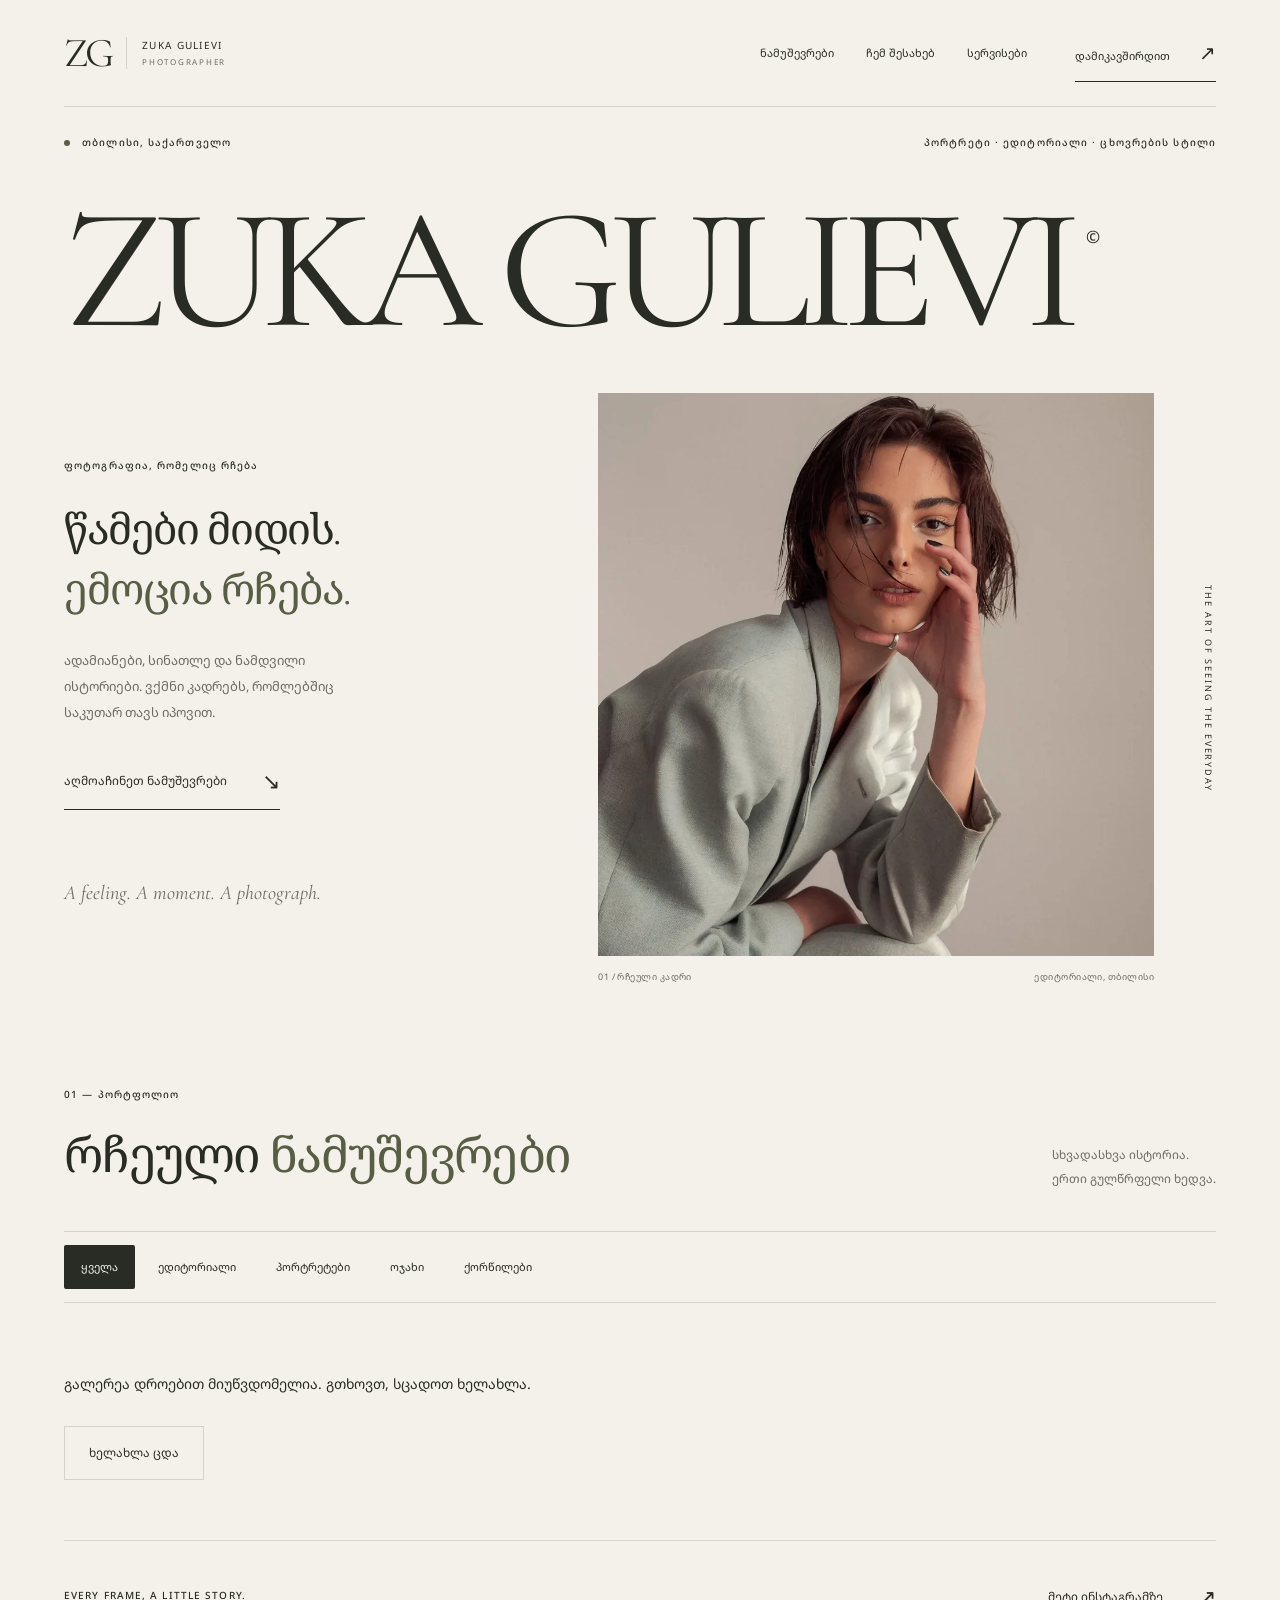
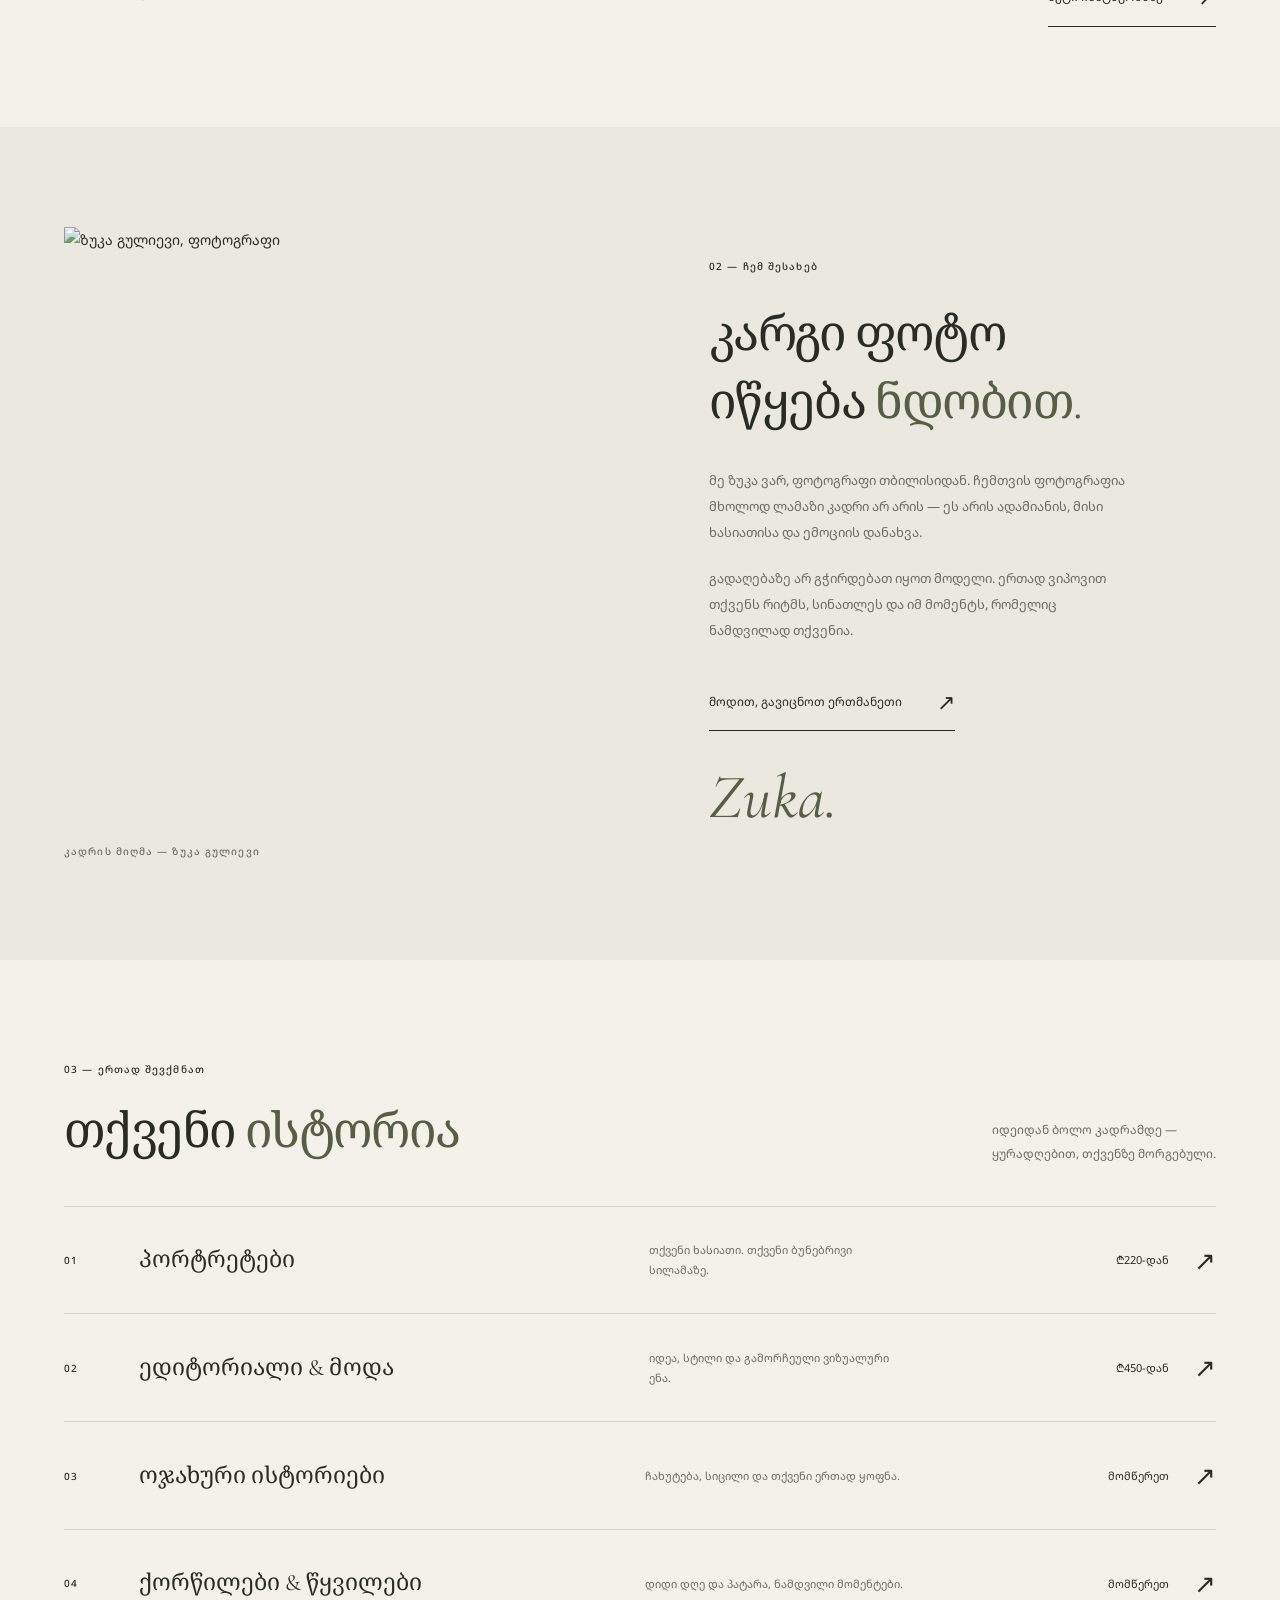
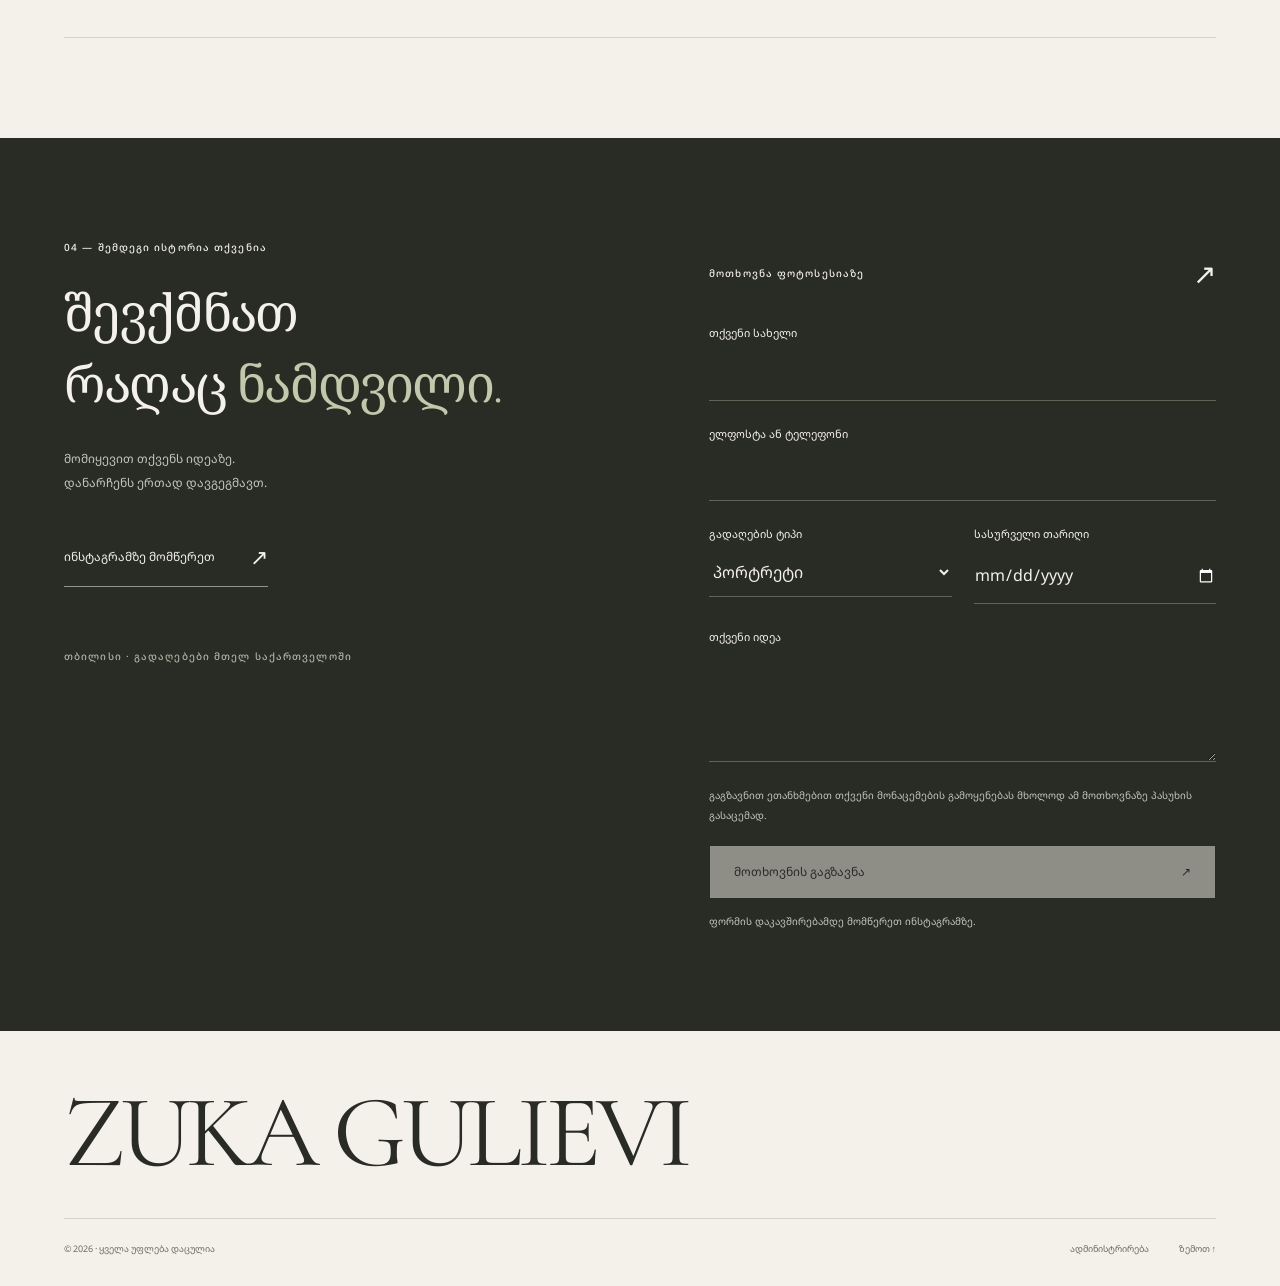
==== index.html @ e10472b4 "Modernize photographer portfolio with Supabase-backed admin" ====
<!doctype html>
<html lang="ka">
<head>
  <meta charset="UTF-8">
  <meta name="viewport" content="width=device-width, initial-scale=1">
  <meta name="theme-color" content="#f4f1ea">
  <title>ZUKA GULIEVI — ფოტოგრაფი თბილისში</title>
  <meta name="description" content="ზუკა გულიევი — პორტრეტები, ედიტორიალი და ოჯახური ისტორიები. ფოტოსესიები თბილისში და მთელ საქართველოში.">
  <link rel="canonical" href="https://gulievi.me/">
  <meta property="og:title" content="ZUKA GULIEVI — ფოტოგრაფი თბილისში">
  <meta property="og:description" content="ადამიანები, სინათლე და ნამდვილი ემოციები. ფოტოგრაფია ზუკა გულიევისგან.">
  <meta property="og:type" content="website">
  <meta property="og:url" content="https://gulievi.me/">
  <meta property="og:image" content="https://gulievi.me/images/hero-bg.webp">
  <meta name="twitter:card" content="summary_large_image">
  <link rel="icon" href="favicon.svg" type="image/svg+xml">
  <link rel="preconnect" href="https://fonts.googleapis.com">
  <link rel="preconnect" href="https://fonts.gstatic.com" crossorigin>
  <link href="https://fonts.googleapis.com/css2?family=Cormorant+Garamond:wght@400;500;600&family=Noto+Sans+Georgian:wght@400;500;600&family=Noto+Serif+Georgian:wght@400;500&display=swap" rel="stylesheet">
  <link rel="stylesheet" href="css/site.css">
  <script type="module" src="js/main.js"></script>
</head>
<body>
  <a class="skip-link" href="#main">მთავარ შინაარსზე გადასვლა</a>
  <header class="site-header wrap">
    <a class="wordmark" href="#" aria-label="Zuka Gulievi — მთავარი">ZG<span> ZUKA GULIEVI<br><small>PHOTOGRAPHER</small></span></a>
    <button class="menu-toggle" id="menu-toggle" type="button" aria-expanded="false" aria-controls="navigation">მენიუ <span aria-hidden="true">＋</span></button>
    <nav id="navigation" aria-label="მთავარი ნავიგაცია">
      <a href="#portfolio">ნამუშევრები</a><a href="#about">ჩემ შესახებ</a><a href="#services">სერვისები</a>
      <a class="nav-contact" href="#contact">დამიკავშირდით <span aria-hidden="true">↗</span></a>
    </nav>
  </header>
  <main id="main">
    <section class="hero wrap" aria-labelledby="hero-title">
      <div class="hero-top"><span class="eyebrow"><i class="status-dot" aria-hidden="true"></i> თბილისი, საქართველო</span><span class="eyebrow">პორტრეტი · ედიტორიალი · ცხოვრების სტილი</span></div>
      <h1 id="hero-title" class="hero-name" lang="en">ZUKA <span>GULIEVI</span><sup>©</sup></h1>
      <div class="hero-layout">
        <div class="hero-copy"><p class="eyebrow">ფოტოგრაფია, რომელიც რჩება</p><h2>წამები მიდის.<br><em>ემოცია რჩება.</em></h2><p>ადამიანები, სინათლე და ნამდვილი ისტორიები. ვქმნი კადრებს, რომლებშიც საკუთარ თავს იპოვით.</p><a class="text-link" href="#portfolio">აღმოაჩინეთ ნამუშევრები <span aria-hidden="true">↘</span></a><span class="hero-note" lang="en">A feeling. A moment. A photograph.</span></div>
        <figure class="hero-image"><img src="images/hero-bg.webp" srcset="images/optimized/hero-bg-480.webp 480w, images/optimized/hero-bg-960.webp 960w, images/hero-bg.webp 1365w" sizes="(max-width: 700px) 90vw, 45vw" alt="ედიტორიალური პორტრეტი ბუნებრივ, რბილ შუქში" width="1365" height="2048" fetchpriority="high"><figcaption><span>01 / რჩეული კადრი</span><span>ედიტორიალი, თბილისი</span></figcaption></figure>
        <div class="hero-side" aria-hidden="true" lang="en">THE ART OF SEEING THE EVERYDAY</div>
      </div>
    </section>
    <section id="portfolio" class="portfolio wrap section-space" aria-labelledby="portfolio-title">
      <div class="section-heading"><div><p class="eyebrow">01 — პორტფოლიო</p><h2 id="portfolio-title">რჩეული <em>ნამუშევრები</em></h2></div><p class="section-intro">სხვადასხვა ისტორია.<br>ერთი გულწრფელი ხედვა.</p></div>
      <div class="filter-bar"><div id="filters" class="filters" role="group" aria-label="ფოტოების კატეგორია"><button type="button" data-filter="all" aria-pressed="true">ყველა</button><button type="button" data-filter="editorial" aria-pressed="false">ედიტორიალი</button><button type="button" data-filter="portraits" aria-pressed="false">პორტრეტები</button><button type="button" data-filter="family" aria-pressed="false">ოჯახი</button><button type="button" data-filter="weddings" aria-pressed="false">ქორწილები</button></div><span id="photo-count" class="eyebrow" aria-live="polite"></span></div>
      <p id="gallery-status" role="status">ფოტოები იტვირთება…</p><button id="gallery-retry" class="button secondary" type="button" hidden>ხელახლა ცდა</button>
      <div id="gallery" class="gallery"></div>
      <noscript><p>გალერეისთვის ჩართეთ JavaScript. ფოტოების სანახავად ეწვიეთ <a href="https://instagram.com/photographer_zuka_gulievi">ინსტაგრამს</a>.</p></noscript>
      <div class="portfolio-end"><span class="eyebrow" lang="en">EVERY FRAME, A LITTLE STORY.</span><a class="text-link" href="https://instagram.com/photographer_zuka_gulievi" target="_blank" rel="noopener noreferrer">მეტი ინსტაგრამზე <span aria-hidden="true">↗</span></a></div>
    </section>
    <section id="about" class="about section-space" aria-labelledby="about-title"><div class="wrap about-layout"><figure><img src="images/about.webp" alt="ზუკა გულიევი, ფოტოგრაფი" loading="lazy"><figcaption class="eyebrow">კადრის მიღმა — ზუკა გულიევი</figcaption></figure><div class="about-copy"><p class="eyebrow">02 — ჩემ შესახებ</p><h2 id="about-title">კარგი ფოტო<br>იწყება <em>ნდობით.</em></h2><p>მე ზუკა ვარ, ფოტოგრაფი თბილისიდან. ჩემთვის ფოტოგრაფია მხოლოდ ლამაზი კადრი არ არის — ეს არის ადამიანის, მისი ხასიათისა და ემოციის დანახვა.</p><p>გადაღებაზე არ გჭირდებათ იყოთ მოდელი. ერთად ვიპოვით თქვენს რიტმს, სინათლეს და იმ მომენტს, რომელიც ნამდვილად თქვენია.</p><a class="text-link" href="#contact">მოდით, გავიცნოთ ერთმანეთი <span aria-hidden="true">↗</span></a><span class="signature" lang="en">Zuka.</span></div></div></section>
    <section id="services" class="wrap section-space" aria-labelledby="services-title"><div class="section-heading"><div><p class="eyebrow">03 — ერთად შევქმნათ</p><h2 id="services-title">თქვენი <em>ისტორია</em></h2></div><p class="section-intro">იდეიდან ბოლო კადრამდე —<br>ყურადღებით, თქვენზე მორგებული.</p></div>
      <a class="service-row" href="#contact"><span class="eyebrow">01</span><h3>პორტრეტები</h3><p>თქვენი ხასიათი. თქვენი ბუნებრივი სილამაზე.</p><span class="service-price">₾220-დან <b aria-hidden="true">↗</b></span></a>
      <a class="service-row" href="#contact"><span class="eyebrow">02</span><h3>ედიტორიალი &amp; მოდა</h3><p>იდეა, სტილი და გამორჩეული ვიზუალური ენა.</p><span class="service-price">₾450-დან <b aria-hidden="true">↗</b></span></a>
      <a class="service-row" href="#contact"><span class="eyebrow">03</span><h3>ოჯახური ისტორიები</h3><p>ჩახუტება, სიცილი და თქვენი ერთად ყოფნა.</p><span class="service-price">მომწერეთ <b aria-hidden="true">↗</b></span></a>
      <a class="service-row" href="#contact"><span class="eyebrow">04</span><h3>ქორწილები &amp; წყვილები</h3><p>დიდი დღე და პატარა, ნამდვილი მომენტები.</p><span class="service-price">მომწერეთ <b aria-hidden="true">↗</b></span></a>
    </section>
    <section id="contact" class="contact section-space" aria-labelledby="contact-title"><div class="wrap contact-layout"><div><p class="eyebrow">04 — შემდეგი ისტორია თქვენია</p><h2 id="contact-title">შევქმნათ<br>რაღაც <em>ნამდვილი.</em></h2><p>მომიყევით თქვენს იდეაზე.<br>დანარჩენს ერთად დავგეგმავთ.</p><a class="text-link" href="https://instagram.com/photographer_zuka_gulievi" target="_blank" rel="noopener noreferrer">ინსტაგრამზე მომწერეთ <span aria-hidden="true">↗</span></a><p class="eyebrow contact-location">თბილისი · გადაღებები მთელ საქართველოში</p></div>
      <form id="contact-form"><div class="form-heading"><span class="eyebrow">მოთხოვნა ფოტოსესიაზე</span><span aria-hidden="true">↗</span></div><label>თქვენი სახელი<input name="name" autocomplete="name" required maxlength="100"></label><label>ელფოსტა ან ტელეფონი<input name="contact" autocomplete="email" required maxlength="160"></label><div class="form-pair"><label>გადაღების ტიპი<select name="category"><option value="portraits">პორტრეტი</option><option value="editorial">ედიტორიალი</option><option value="family">ოჯახი</option><option value="weddings">ქორწილი</option></select></label><label>სასურველი თარიღი<input name="date" type="date"></label></div><label>თქვენი იდეა<textarea name="message" rows="3" maxlength="2000"></textarea></label><div class="honeypot" aria-hidden="true"><label>Website<input name="website" tabindex="-1" autocomplete="off"></label></div><p class="form-note">გაგზავნით ეთანხმებით თქვენი მონაცემების გამოყენებას მხოლოდ ამ მოთხოვნაზე პასუხის გასაცემად.</p><button class="button" id="contact-submit" type="submit" disabled>მოთხოვნის გაგზავნა <span aria-hidden="true">↗</span></button><p id="contact-status" class="form-note" role="status">ფორმის დაკავშირებამდე მომწერეთ ინსტაგრამზე.</p></form>
    </div></section>
  </main>
  <footer class="wrap site-footer"><a class="footer-name" href="#" lang="en">ZUKA GULIEVI</a><div><span>© <span id="year">2026</span> · ყველა უფლება დაცულია</span><a href="admin/">ადმინისტრირება</a><a href="#">ზემოთ ↑</a></div></footer>
  <dialog id="lightbox" class="lightbox" aria-label="ფოტოს ნახვა"><button id="lightbox-close" class="lightbox-close" type="button" aria-label="დახურვა">დახურვა ×</button><button id="lightbox-prev" class="lightbox-prev" type="button" aria-label="წინა ფოტო">←</button><figure><img id="lightbox-image" alt=""><figcaption id="lightbox-caption" aria-live="polite"></figcaption></figure><button id="lightbox-next" class="lightbox-next" type="button" aria-label="შემდეგი ფოტო">→</button></dialog>
</body>
</html>
---- css/site.css ----
@charset "UTF-8";
:root {
  --paper: #f4f1ea; --ink: #292b25; --muted: #6c6c62; --line: #d5d2c7; --olive: #575e44;
  --serif: "Cormorant Garamond", "Noto Serif Georgian", Georgia, serif;
  --sans: "Noto Sans Georgian", sans-serif; --gutter: clamp(22px, 5vw, 88px);
}
* { box-sizing: border-box; }
html { scroll-behavior: smooth; scroll-padding-top: 28px; }
body { margin: 0; background: var(--paper); color: var(--ink); font: 14px/1.8 var(--sans); }
body:has(dialog[open]) { overflow: hidden; }
a { color: inherit; text-decoration: none; }
button, input, textarea, select { font: inherit; color: inherit; }
button, a { touch-action: manipulation; -webkit-tap-highlight-color: transparent; }
button { cursor: pointer; border: 0; background: none; }
button:disabled { cursor: not-allowed; opacity: .5; }
img { display: block; max-width: 100%; }
figure, p, h1, h2, h3 { margin: 0; }
h2, h3 { font-weight: 400; line-height: 1.4; }
h2 { font-family: var(--serif); font-size: clamp(30px, 3.8vw, 54px); letter-spacing: -.035em; }
h2 em { font-weight: 400; color: var(--olive); font-style: normal; }
p + p { margin-top: 20px; }
:focus-visible { outline: 2px solid var(--olive); outline-offset: 5px; }
[hidden] { display: none !important; }
::selection { background: #d7dcc8; color: var(--ink); }
.wrap { max-width: 1600px; margin-inline: auto; padding-inline: var(--gutter); }
.section-space { padding-block: 100px; }
.eyebrow { font-size: 10px; letter-spacing: .11em; line-height: 1.8; font-weight: 500; }
.skip-link { position: fixed; left: 16px; top: -90px; background: var(--ink); color: white; z-index: 100; padding: 15px; }
.skip-link:focus { top: 16px; }
.site-header { height: 106px; display: flex; align-items: center; justify-content: space-between; gap: 20px; }
.wordmark { display: flex; align-items: center; gap: 15px; font-family: var(--serif); font-size: 41px; letter-spacing: -3px; line-height: 1; }
.wordmark > span { font-family: var(--sans); font-size: 10px; letter-spacing: .13em; line-height: 1.6; border-left: 1px solid var(--line); padding-left: 15px; }
.wordmark small { font-size: 8px; color: var(--muted); letter-spacing: .22em; }
.site-header nav { display: flex; align-items: center; gap: 32px; font-size: 11px; }
.site-header nav a { padding-block: 10px; }
.site-header nav a:hover { color: var(--olive); }
.nav-contact { border-bottom: 1px solid var(--ink); margin-left: 16px; }
.nav-contact span { margin-left: 26px; font-size: 20px; }
.menu-toggle { display: none; }
.hero-top { display: flex; justify-content: space-between; gap: 16px; border-top: 1px solid var(--line); padding-top: 26px; }
.status-dot { display: inline-block; width: 6px; height: 6px; background: var(--olive); border-radius: 50%; margin-right: 8px; vertical-align: middle; }
.hero-name { position: relative; font-family: var(--serif); font-weight: 400; font-size: clamp(64px, 13.45vw, 210px); line-height: 1.16; letter-spacing: -.07em; white-space: nowrap; margin: 20px 0 22px; }
.hero-name sup { position: absolute; font-family: var(--sans); font-size: 17px; letter-spacing: 0; top: 28%; margin-left: 16px; }
.hero-layout { display: grid; grid-template-columns: 1fr 1.12fr 24px; gap: 38px; align-items: center; }
.hero-copy { padding: 25px 0 35px; max-width: 400px; }
.hero-copy h2 { font-size: clamp(29px, 3.3vw, 47px); margin: 27px 0; }
.hero-copy > p:not(.eyebrow) { max-width: 320px; color: var(--muted); font-size: 13px; line-height: 2; }
.text-link { display: inline-flex; align-items: center; justify-content: space-between; gap: 35px; border-bottom: 1px solid var(--ink); padding: 14px 0 9px; font-size: 12px; transition: gap .25s; }
.text-link:hover { gap: 48px; }
.text-link span { font-family: var(--sans); font-size: 22px; }
.hero-copy .text-link { margin-top: 22px; }
.hero-note { display: block; margin-top: 65px; font-family: var(--serif); font-style: italic; font-size: 20px; color: var(--muted); }
.hero-image img { width: 100%; height: clamp(420px, 44vw, 650px); object-fit: cover; object-position: 50% 43%; background: #d2c8ba; }
.hero-image figcaption { display: flex; justify-content: space-between; gap: 12px; font-size: 9px; letter-spacing: .05em; margin-top: 13px; color: var(--muted); }
.hero-side { writing-mode: vertical-rl; justify-self: end; font-size: 9px; letter-spacing: .22em; }
.section-heading { display: flex; justify-content: space-between; align-items: end; gap: 30px; margin-bottom: 40px; }
.section-heading .eyebrow { margin-bottom: 20px; }
.section-intro { color: var(--muted); font-size: 12px; line-height: 2; }
.filter-bar { display: flex; justify-content: space-between; align-items: center; gap: 18px; border-block: 1px solid var(--line); padding-block: 13px; margin-bottom: 38px; }
.filters { display: flex; gap: 6px; flex-wrap: wrap; }
.filters button { font-size: 11px; min-height: 44px; padding: 9px 17px; border-radius: 2px; }
.filters button:hover { background: #e7e5db; }
.filters button[aria-pressed=true] { background: var(--ink); color: var(--paper); }
#photo-count { white-space: nowrap; color: var(--muted); }
#gallery-status:not(:empty) { padding: 30px 0; }
.gallery { display: grid; grid-template-columns: repeat(2, minmax(0, 1fr)); column-gap: 7%; row-gap: 58px; align-items: start; }
.photo-card { min-width: 0; }
.photo-card:nth-child(even) { padding-top: 90px; }
.photo-card button { padding: 0; text-align: left; width: 100%; display: block; }
.photo-frame { overflow: hidden; position: relative; background: #e4e0d6; }
.photo-frame img { width: 100%; aspect-ratio: 4/5; object-fit: cover; transition: transform .7s cubic-bezier(.2, .65, .3, 1); }
.photo-card:nth-child(3n) .photo-frame img { aspect-ratio: 1/1; }
.photo-card button:hover img { transform: scale(1.035); }
.photo-frame::after { content: '↗'; position: absolute; right: 18px; bottom: 18px; background: var(--paper); border-radius: 50%; height: 42px; width: 42px; display: grid; place-items: center; font-size: 21px; opacity: 0; transform: translateY(8px); transition: .25s; }
.photo-card button:hover .photo-frame::after, .photo-card button:focus-visible .photo-frame::after { opacity: 1; transform: none; }
.photo-caption { display: flex; justify-content: space-between; gap: 16px; padding-top: 17px; align-items: start; }
.photo-caption h3 { font-family: var(--serif); font-size: 20px; }
.photo-caption p { font-size: 9px; color: var(--muted); margin-top: 5px; }
.photo-number { font-family: var(--serif); font-size: 21px; color: var(--muted); }
.portfolio-end { border-top: 1px solid var(--line); margin-top: 60px; padding-top: 22px; display: flex; justify-content: space-between; align-items: center; gap: 24px; }
.about { background: #eae8df; }
.about-layout { display: grid; grid-template-columns: 1fr 1fr; gap: 12%; align-items: center; }
.about figure { max-width: 500px; }
.about img { width: 100%; max-height: 600px; object-fit: cover; aspect-ratio: 4/5; filter: saturate(.75); }
.about figcaption { padding-top: 15px; color: var(--muted); }
.about-copy .eyebrow { margin-bottom: 26px; }
.about-copy h2 { margin-bottom: 30px; }
.about-copy > p:not(.eyebrow) { font-size: 13px; color: var(--muted); line-height: 2; max-width: 420px; }
.about-copy .text-link { margin-top: 25px; }
.signature { display: block; font-family: var(--serif); font-style: italic; font-size: 62px; line-height: 1; margin-top: 36px; color: var(--olive); }
.service-row { display: grid; grid-template-columns: 45px 1.1fr 1fr auto; gap: 30px; align-items: center; border-top: 1px solid var(--line); padding: 30px 0; transition: padding .25s, background .25s; }
.service-row:last-child { border-bottom: 1px solid var(--line); }
.service-row:hover { padding-inline: 15px; background: #eae8df; }
.service-row h3 { font-family: var(--serif); font-size: 23px; }
.service-row p { font-size: 11px; color: var(--muted); max-width: 260px; }
.service-price { font-size: 11px; display: flex; align-items: center; gap: 25px; white-space: nowrap; }
.service-price b { font-size: 26px; font-weight: 400; }
.contact { background: var(--ink); color: var(--paper); }
.contact-layout { display: grid; grid-template-columns: 1fr 1fr; gap: 12%; }
.contact h2 { font-size: clamp(32px, 4vw, 58px); margin: 24px 0; }
.contact h2 em { color: #c2c9aa; }
.contact p:not(.eyebrow) { color: #c6c6bb; font-size: 12px; line-height: 2; }
.contact .text-link { border-color: #949587; margin-top: 28px; }
.contact-location { margin-top: 60px; color: #b2b4a5; }
.contact form { padding-top: 10px; }
.form-heading { display: flex; justify-content: space-between; align-items: center; margin-bottom: 25px; }
.form-heading > span:last-child { font-size: 28px; }
label { display: block; font-size: 11px; }
input, textarea, select { display: block; width: 100%; min-width: 0; min-height: 45px; background: transparent; border: 0; border-bottom: 1px solid var(--line); border-radius: 0; padding: 12px 0; margin: 4px 0 23px; font-size: 16px; }
textarea { resize: vertical; }
.contact input, .contact textarea, .contact select { border-color: #606256; }
.contact select, .contact input[type=date] { color-scheme: dark; }
.contact option { background: var(--ink); color: var(--paper); }
.form-pair { display: grid; grid-template-columns: 1fr 1fr; gap: 22px; }
.button { background: var(--ink); color: var(--paper); padding: 15px 24px; min-height: 52px; display: inline-flex; align-items: center; justify-content: space-between; gap: 28px; border: 1px solid var(--ink); font-size: 12px; transition: background .2s; }
.button:hover { background: var(--olive); }
.button.secondary { background: transparent; color: var(--ink); border-color: var(--line); }
.button.secondary:hover { background: #eae8df; }
.contact .button { background: var(--paper); color: var(--ink); width: 100%; margin-top: 20px; }
.contact .button:hover { background: #d9ddcb; }
.form-note { font-size: 10px !important; margin-top: 12px; }
.honeypot { position: absolute; left: -10000px; width: 1px; height: 1px; overflow: hidden; }
.site-footer { padding-block: 45px 28px; }
.footer-name { font-family: var(--serif); font-size: clamp(38px, 8vw, 116px); letter-spacing: -.05em; line-height: 1.1; }
.site-footer > div { border-top: 1px solid var(--line); margin-top: 30px; padding-top: 22px; display: flex; gap: 30px; font-size: 9px; color: var(--muted); }
.site-footer > div > span:first-child { margin-right: auto; }
.lightbox { border: 0; background: #151611; color: var(--paper); padding: 65px 75px 25px; width: 100vw; max-width: 100vw; height: 100dvh; max-height: 100dvh; margin: 0; }
.lightbox::backdrop { background: #151611; }
.lightbox[open] { display: grid; place-items: center; }
.lightbox figure { max-width: 100%; text-align: center; }
.lightbox img { max-height: calc(100dvh - 150px); width: auto; max-width: 100%; object-fit: contain; margin: auto; }
.lightbox figcaption { font-size: 11px; padding: 18px 5px; }
.lightbox button { position: absolute; color: var(--paper); min-width: 48px; min-height: 48px; font-size: 25px; }
.lightbox-close { right: 23px; top: 12px; font-size: 12px !important; }
.lightbox-prev { left: 12px; top: 48%; }
.lightbox-next { right: 12px; top: 48%; }
@media (prefers-reduced-motion: no-preference) {
  .hero-name { animation: arrive .85s both; }
  .hero-layout { animation: arrive .9s .1s both; }
  @keyframes arrive { from { opacity: 0; transform: translateY(18px); } to { opacity: 1; transform: none; } }
}
@media (max-width: 1000px) {
  .site-header nav { gap: 19px; } .nav-contact { margin-left: 0; }
  .hero-layout { gap: 24px; grid-template-columns: 1fr 1.15fr; } .hero-side { display: none; }
  .hero-note { margin-top: 35px; } .hero-name sup { font-size: 12px; margin-left: 10px; }
  .service-row { grid-template-columns: 26px 1fr auto; gap: 18px; } .service-row p { display: none; }
  .contact-layout { gap: 7%; } .about-layout { gap: 8%; }
}
@media (max-width: 700px) {
  .section-space { padding-block: 65px; } .site-header { height: 84px; position: relative; z-index: 5; }
  .wordmark { font-size: 34px; } .wordmark > span { font-size: 8px; }
  .menu-toggle { display: flex; align-items: center; gap: 15px; min-height: 44px; font-size: 11px; } .menu-toggle span { font-size: 24px; }
  .site-header nav { display: none; position: absolute; top: 83px; left: 0; right: 0; background: var(--paper); padding: 20px var(--gutter) 28px; border-bottom: 1px solid var(--line); }
  .site-header nav.is-open { display: flex; flex-direction: column; align-items: stretch; gap: 5px; } .nav-contact { width: fit-content; }
  .hero-top { padding-top: 18px; } .hero-top > .eyebrow:last-child { display: none; }
  .hero-name { font-size: 13.5vw; line-height: 1.3; margin: 22px 0; } .hero-name sup { font-size: 9px; top: 25%; margin-left: 6px; }
  .hero-layout { grid-template-columns: 1fr; gap: 28px; } .hero-image { grid-row: 1; }
  .hero-image img { height: 115vw; max-height: 620px; object-position: 50% 42%; }
  .hero-copy { padding: 4px 0 0; max-width: 100%; } .hero-copy h2 { font-size: 36px; margin: 15px 0; }
  .hero-copy > p:not(.eyebrow) { max-width: 95%; } .hero-note { display: none; } .hero-copy .text-link { margin-top: 10px; }
  .section-heading { display: block; margin-bottom: 27px; } .section-intro { margin-top: 18px; } .section-heading .eyebrow { margin-bottom: 13px; }
  .filter-bar { align-items: start; flex-direction: column; gap: 8px; margin-bottom: 26px; padding-top: 7px; }
  .filters { gap: 0; } .filters button { font-size: 10px; padding-inline: 12px; } #photo-count { font-size: 9px; }
  .gallery { gap: 28px 16px; } .photo-card:nth-child(even) { padding-top: 38px; }
  .photo-caption { gap: 7px; padding-top: 11px; } .photo-caption h3 { font-size: 15px; } .photo-caption p { font-size: 8px; }
  .photo-number { font-size: 15px; } .photo-frame::after { display: none; }
  .portfolio-end { margin-top: 35px; display: block; } .portfolio-end > .eyebrow { display: block; } .portfolio-end .text-link { margin-top: 6px; }
  .about-layout { grid-template-columns: 1fr; gap: 35px; } .about figure { max-width: 100%; } .about img { max-height: 500px; }
  .about-copy h2 { margin-bottom: 20px; }
  .service-row { padding-block: 23px; gap: 11px; grid-template-columns: 20px 1fr auto; } .service-row h3 { font-size: 18px; }
  .service-price { font-size: 9px; gap: 12px; } .service-price b { font-size: 22px; }
  .contact-layout { grid-template-columns: 1fr; gap: 35px; } .contact h2 { font-size: 40px; } .contact-location { margin-top: 25px; }
  .site-footer > div { flex-wrap: wrap; gap: 15px 28px; } .site-footer > div > span:first-child { flex-basis: 100%; }
  .lightbox { padding: 60px 42px 25px; } .lightbox button { min-width: 40px; } .lightbox-prev { left: 0; } .lightbox-next { right: 0; }
}
@media (prefers-reduced-motion: reduce) {
  html { scroll-behavior: auto; } *, *::before, *::after { animation: none !important; transition: none !important; }
}
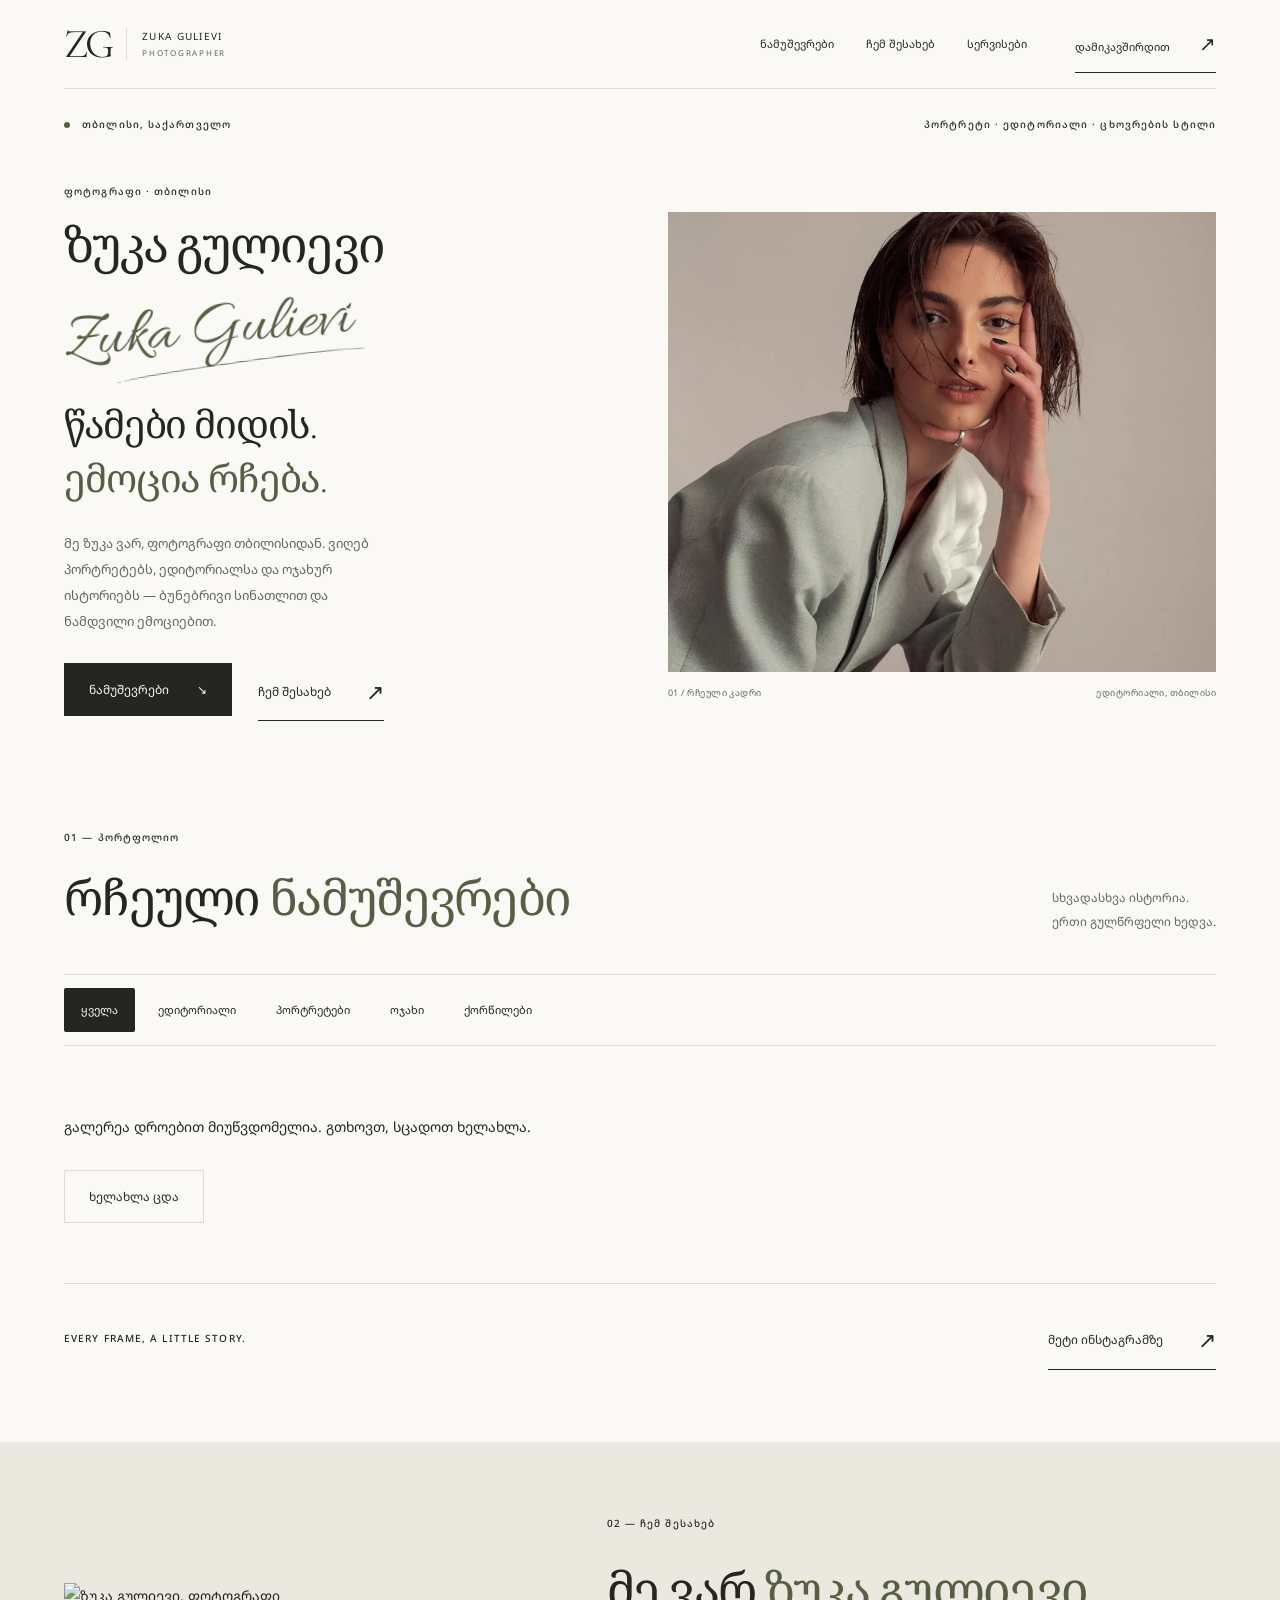
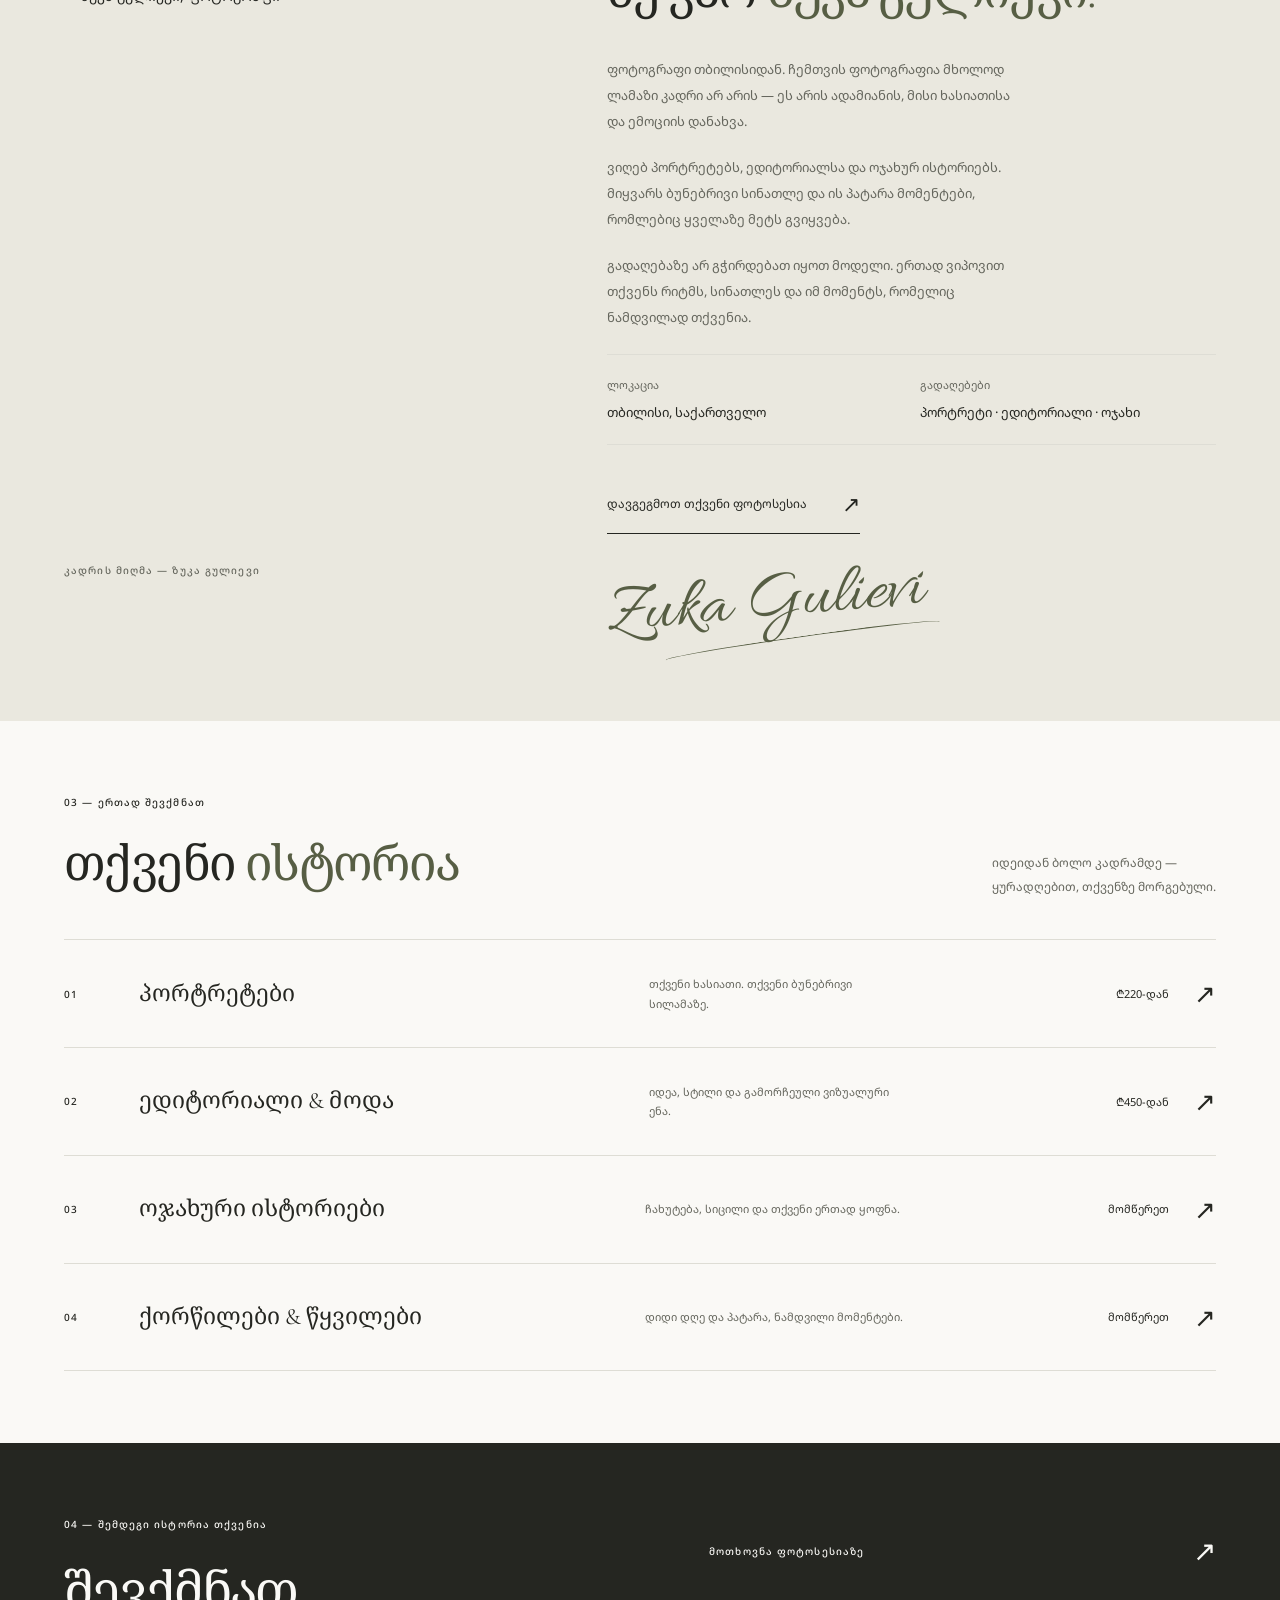
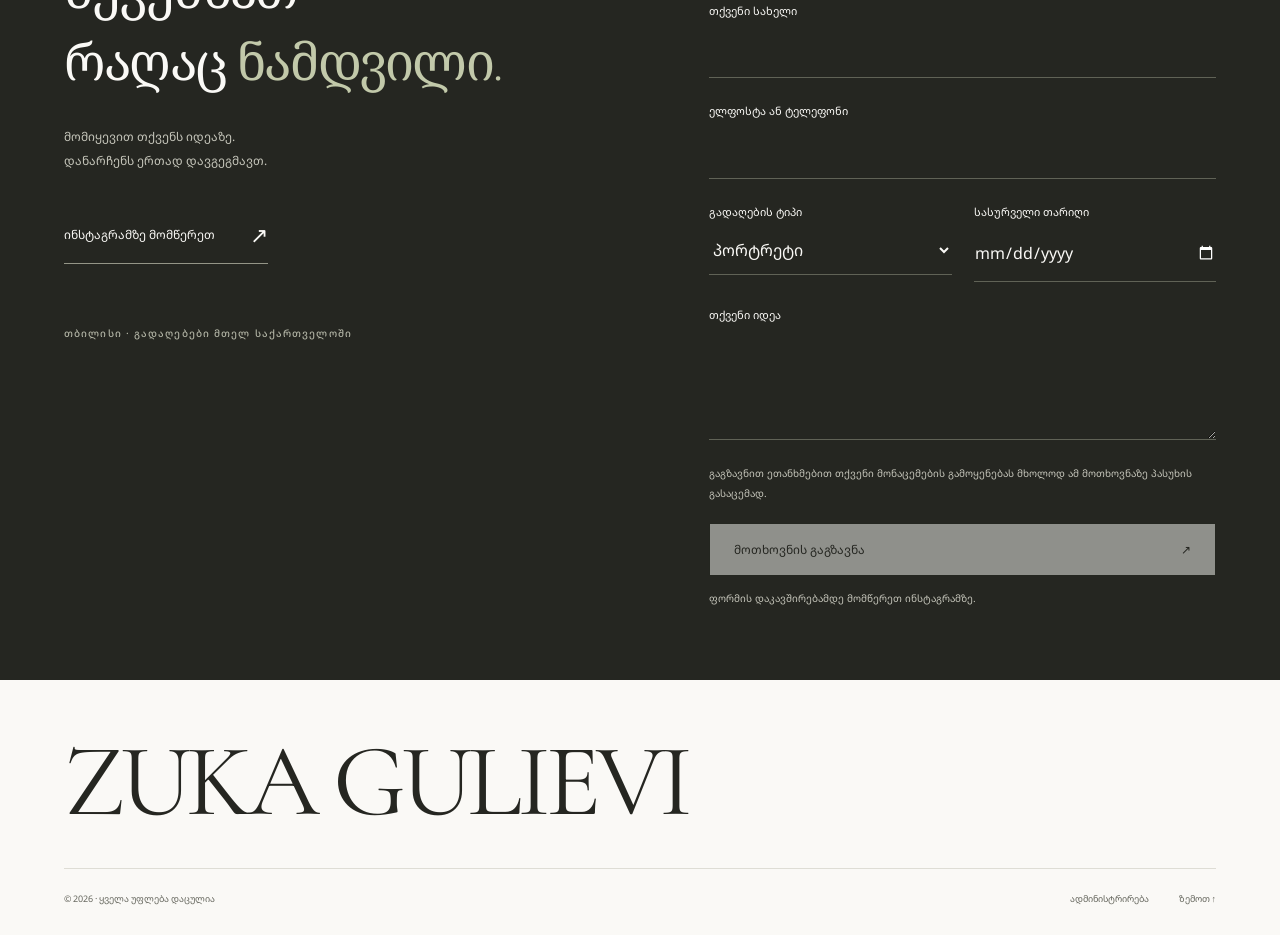
==== commit 0a34083d: "Align portfolio gallery, add signature and enable owner access" ====
--- a/index.html
+++ b/index.html
@@ -33,11 +33,9 @@
   <main id="main">
     <section class="hero wrap" aria-labelledby="hero-title">
       <div class="hero-top"><span class="eyebrow"><i class="status-dot" aria-hidden="true"></i> თბილისი, საქართველო</span><span class="eyebrow">პორტრეტი · ედიტორიალი · ცხოვრების სტილი</span></div>
-      <h1 id="hero-title" class="hero-name" lang="en">ZUKA <span>GULIEVI</span><sup>©</sup></h1>
       <div class="hero-layout">
-        <div class="hero-copy"><p class="eyebrow">ფოტოგრაფია, რომელიც რჩება</p><h2>წამები მიდის.<br><em>ემოცია რჩება.</em></h2><p>ადამიანები, სინათლე და ნამდვილი ისტორიები. ვქმნი კადრებს, რომლებშიც საკუთარ თავს იპოვით.</p><a class="text-link" href="#portfolio">აღმოაჩინეთ ნამუშევრები <span aria-hidden="true">↘</span></a><span class="hero-note" lang="en">A feeling. A moment. A photograph.</span></div>
+        <div class="hero-copy"><p class="eyebrow">ფოტოგრაფი · თბილისი</p><h1 id="hero-title" class="hero-name">ზუკა გულიევი</h1><span class="autograph hero-autograph" lang="en">Zuka Gulievi</span><h2>წამები მიდის.<br><em>ემოცია რჩება.</em></h2><p>მე ზუკა ვარ, ფოტოგრაფი თბილისიდან. ვიღებ პორტრეტებს, ედიტორიალსა და ოჯახურ ისტორიებს — ბუნებრივი სინათლით და ნამდვილი ემოციებით.</p><div class="hero-actions"><a class="button" href="#portfolio">ნამუშევრები <span aria-hidden="true">↘</span></a><a class="text-link" href="#about">ჩემ შესახებ <span aria-hidden="true">↗</span></a></div></div>
         <figure class="hero-image"><img src="images/hero-bg.webp" srcset="images/optimized/hero-bg-480.webp 480w, images/optimized/hero-bg-960.webp 960w, images/hero-bg.webp 1365w" sizes="(max-width: 700px) 90vw, 45vw" alt="ედიტორიალური პორტრეტი ბუნებრივ, რბილ შუქში" width="1365" height="2048" fetchpriority="high"><figcaption><span>01 / რჩეული კადრი</span><span>ედიტორიალი, თბილისი</span></figcaption></figure>
-        <div class="hero-side" aria-hidden="true" lang="en">THE ART OF SEEING THE EVERYDAY</div>
       </div>
     </section>
     <section id="portfolio" class="portfolio wrap section-space" aria-labelledby="portfolio-title">
@@ -48,7 +46,20 @@
       <noscript><p>გალერეისთვის ჩართეთ JavaScript. ფოტოების სანახავად ეწვიეთ <a href="https://instagram.com/photographer_zuka_gulievi">ინსტაგრამს</a>.</p></noscript>
       <div class="portfolio-end"><span class="eyebrow" lang="en">EVERY FRAME, A LITTLE STORY.</span><a class="text-link" href="https://instagram.com/photographer_zuka_gulievi" target="_blank" rel="noopener noreferrer">მეტი ინსტაგრამზე <span aria-hidden="true">↗</span></a></div>
     </section>
-    <section id="about" class="about section-space" aria-labelledby="about-title"><div class="wrap about-layout"><figure><img src="images/about.webp" alt="ზუკა გულიევი, ფოტოგრაფი" loading="lazy"><figcaption class="eyebrow">კადრის მიღმა — ზუკა გულიევი</figcaption></figure><div class="about-copy"><p class="eyebrow">02 — ჩემ შესახებ</p><h2 id="about-title">კარგი ფოტო<br>იწყება <em>ნდობით.</em></h2><p>მე ზუკა ვარ, ფოტოგრაფი თბილისიდან. ჩემთვის ფოტოგრაფია მხოლოდ ლამაზი კადრი არ არის — ეს არის ადამიანის, მისი ხასიათისა და ემოციის დანახვა.</p><p>გადაღებაზე არ გჭირდებათ იყოთ მოდელი. ერთად ვიპოვით თქვენს რიტმს, სინათლეს და იმ მომენტს, რომელიც ნამდვილად თქვენია.</p><a class="text-link" href="#contact">მოდით, გავიცნოთ ერთმანეთი <span aria-hidden="true">↗</span></a><span class="signature" lang="en">Zuka.</span></div></div></section>
+    <section id="about" class="about section-space" aria-labelledby="about-title">
+      <div class="wrap about-layout">
+        <figure><img src="images/about.webp" alt="ზუკა გულიევი, ფოტოგრაფი" loading="lazy"><figcaption class="eyebrow">კადრის მიღმა — ზუკა გულიევი</figcaption></figure>
+        <div class="about-copy">
+          <p class="eyebrow">02 — ჩემ შესახებ</p><h2 id="about-title">მე ვარ <em>ზუკა გულიევი.</em></h2>
+          <p>ფოტოგრაფი თბილისიდან. ჩემთვის ფოტოგრაფია მხოლოდ ლამაზი კადრი არ არის — ეს არის ადამიანის, მისი ხასიათისა და ემოციის დანახვა.</p>
+          <p>ვიღებ პორტრეტებს, ედიტორიალსა და ოჯახურ ისტორიებს. მიყვარს ბუნებრივი სინათლე და ის პატარა მომენტები, რომლებიც ყველაზე მეტს გვიყვება.</p>
+          <p>გადაღებაზე არ გჭირდებათ იყოთ მოდელი. ერთად ვიპოვით თქვენს რიტმს, სინათლეს და იმ მომენტს, რომელიც ნამდვილად თქვენია.</p>
+          <dl class="about-facts"><div><dt>ლოკაცია</dt><dd>თბილისი, საქართველო</dd></div><div><dt>გადაღებები</dt><dd>პორტრეტი · ედიტორიალი · ოჯახი</dd></div></dl>
+          <a class="text-link" href="#contact">დავგეგმოთ თქვენი ფოტოსესია <span aria-hidden="true">↗</span></a>
+          <span class="autograph signature" lang="en">Zuka Gulievi</span>
+        </div>
+      </div>
+    </section>
     <section id="services" class="wrap section-space" aria-labelledby="services-title"><div class="section-heading"><div><p class="eyebrow">03 — ერთად შევქმნათ</p><h2 id="services-title">თქვენი <em>ისტორია</em></h2></div><p class="section-intro">იდეიდან ბოლო კადრამდე —<br>ყურადღებით, თქვენზე მორგებული.</p></div>
       <a class="service-row" href="#contact"><span class="eyebrow">01</span><h3>პორტრეტები</h3><p>თქვენი ხასიათი. თქვენი ბუნებრივი სილამაზე.</p><span class="service-price">₾220-დან <b aria-hidden="true">↗</b></span></a>
       <a class="service-row" href="#contact"><span class="eyebrow">02</span><h3>ედიტორიალი &amp; მოდა</h3><p>იდეა, სტილი და გამორჩეული ვიზუალური ენა.</p><span class="service-price">₾450-დან <b aria-hidden="true">↗</b></span></a>
--- a/css/site.css
+++ b/css/site.css
@@ -1,6 +1,7 @@
 @charset "UTF-8";
+@font-face { font-family: "Allura"; src: url("../fonts/allura.ttf") format("truetype"); font-style: normal; font-weight: 400; font-display: swap; }
 :root {
-  --paper: #f4f1ea; --ink: #292b25; --muted: #6c6c62; --line: #d5d2c7; --olive: #575e44;
+  --paper: #faf9f6; --ink: #252621; --muted: #65665d; --line: #deddd5; --olive: #575e44;
   --serif: "Cormorant Garamond", "Noto Serif Georgian", Georgia, serif;
   --sans: "Noto Sans Georgian", sans-serif; --gutter: clamp(22px, 5vw, 88px);
 }
@@ -22,12 +23,12 @@
 :focus-visible { outline: 2px solid var(--olive); outline-offset: 5px; }
 [hidden] { display: none !important; }
 ::selection { background: #d7dcc8; color: var(--ink); }
-.wrap { max-width: 1600px; margin-inline: auto; padding-inline: var(--gutter); }
-.section-space { padding-block: 100px; }
+.wrap { max-width: 1440px; margin-inline: auto; padding-inline: var(--gutter); }
+.section-space { padding-block: 72px; }
 .eyebrow { font-size: 10px; letter-spacing: .11em; line-height: 1.8; font-weight: 500; }
 .skip-link { position: fixed; left: 16px; top: -90px; background: var(--ink); color: white; z-index: 100; padding: 15px; }
 .skip-link:focus { top: 16px; }
-.site-header { height: 106px; display: flex; align-items: center; justify-content: space-between; gap: 20px; }
+.site-header { height: 88px; display: flex; align-items: center; justify-content: space-between; gap: 20px; }
 .wordmark { display: flex; align-items: center; gap: 15px; font-family: var(--serif); font-size: 41px; letter-spacing: -3px; line-height: 1; }
 .wordmark > span { font-family: var(--sans); font-size: 10px; letter-spacing: .13em; line-height: 1.6; border-left: 1px solid var(--line); padding-left: 15px; }
 .wordmark small { font-size: 8px; color: var(--muted); letter-spacing: .22em; }
@@ -39,18 +40,18 @@
 .menu-toggle { display: none; }
 .hero-top { display: flex; justify-content: space-between; gap: 16px; border-top: 1px solid var(--line); padding-top: 26px; }
 .status-dot { display: inline-block; width: 6px; height: 6px; background: var(--olive); border-radius: 50%; margin-right: 8px; vertical-align: middle; }
-.hero-name { position: relative; font-family: var(--serif); font-weight: 400; font-size: clamp(64px, 13.45vw, 210px); line-height: 1.16; letter-spacing: -.07em; white-space: nowrap; margin: 20px 0 22px; }
+.hero-name { font-family: var(--serif); font-weight: 400; font-size: clamp(32px, 3.8vw, 54px); line-height: 1.2; letter-spacing: -.04em; margin: 18px 0; }
 .hero-name sup { position: absolute; font-family: var(--sans); font-size: 17px; letter-spacing: 0; top: 28%; margin-left: 16px; }
-.hero-layout { display: grid; grid-template-columns: 1fr 1.12fr 24px; gap: 38px; align-items: center; }
+.hero-layout { display: grid; grid-template-columns: 1fr 1fr; gap: 56px; align-items: center; padding-top: 24px; }
 .hero-copy { padding: 25px 0 35px; max-width: 400px; }
-.hero-copy h2 { font-size: clamp(29px, 3.3vw, 47px); margin: 27px 0; }
+.hero-copy h2 { font-size: clamp(28px, 3vw, 42px); margin: 22px 0; }
 .hero-copy > p:not(.eyebrow) { max-width: 320px; color: var(--muted); font-size: 13px; line-height: 2; }
 .text-link { display: inline-flex; align-items: center; justify-content: space-between; gap: 35px; border-bottom: 1px solid var(--ink); padding: 14px 0 9px; font-size: 12px; transition: gap .25s; }
 .text-link:hover { gap: 48px; }
 .text-link span { font-family: var(--sans); font-size: 22px; }
 .hero-copy .text-link { margin-top: 22px; }
-.hero-note { display: block; margin-top: 65px; font-family: var(--serif); font-style: italic; font-size: 20px; color: var(--muted); }
-.hero-image img { width: 100%; height: clamp(420px, 44vw, 650px); object-fit: cover; object-position: 50% 43%; background: #d2c8ba; }
+.hero-note { display: block; margin-top: 26px; font-family: var(--serif); font-style: italic; font-size: 20px; color: var(--muted); }
+.hero-image img { width: 100%; height: clamp(380px, 36vw, 510px); object-fit: cover; object-position: 50% 37%; background: #d2c8ba; }
 .hero-image figcaption { display: flex; justify-content: space-between; gap: 12px; font-size: 9px; letter-spacing: .05em; margin-top: 13px; color: var(--muted); }
 .hero-side { writing-mode: vertical-rl; justify-self: end; font-size: 9px; letter-spacing: .22em; }
 .section-heading { display: flex; justify-content: space-between; align-items: end; gap: 30px; margin-bottom: 40px; }
@@ -63,23 +64,21 @@
 .filters button[aria-pressed=true] { background: var(--ink); color: var(--paper); }
 #photo-count { white-space: nowrap; color: var(--muted); }
 #gallery-status:not(:empty) { padding: 30px 0; }
-.gallery { display: grid; grid-template-columns: repeat(2, minmax(0, 1fr)); column-gap: 7%; row-gap: 58px; align-items: start; }
+.gallery { display: grid; grid-template-columns: repeat(3, minmax(0, 1fr)); gap: 30px 20px; align-items: start; }
 .photo-card { min-width: 0; }
-.photo-card:nth-child(even) { padding-top: 90px; }
 .photo-card button { padding: 0; text-align: left; width: 100%; display: block; }
 .photo-frame { overflow: hidden; position: relative; background: #e4e0d6; }
 .photo-frame img { width: 100%; aspect-ratio: 4/5; object-fit: cover; transition: transform .7s cubic-bezier(.2, .65, .3, 1); }
-.photo-card:nth-child(3n) .photo-frame img { aspect-ratio: 1/1; }
 .photo-card button:hover img { transform: scale(1.035); }
 .photo-frame::after { content: '↗'; position: absolute; right: 18px; bottom: 18px; background: var(--paper); border-radius: 50%; height: 42px; width: 42px; display: grid; place-items: center; font-size: 21px; opacity: 0; transform: translateY(8px); transition: .25s; }
 .photo-card button:hover .photo-frame::after, .photo-card button:focus-visible .photo-frame::after { opacity: 1; transform: none; }
 .photo-caption { display: flex; justify-content: space-between; gap: 16px; padding-top: 17px; align-items: start; }
-.photo-caption h3 { font-family: var(--serif); font-size: 20px; }
+.photo-caption h3 { font-family: var(--sans); font-size: 13px; line-height: 1.65; }
 .photo-caption p { font-size: 9px; color: var(--muted); margin-top: 5px; }
 .photo-number { font-family: var(--serif); font-size: 21px; color: var(--muted); }
 .portfolio-end { border-top: 1px solid var(--line); margin-top: 60px; padding-top: 22px; display: flex; justify-content: space-between; align-items: center; gap: 24px; }
 .about { background: #eae8df; }
-.about-layout { display: grid; grid-template-columns: 1fr 1fr; gap: 12%; align-items: center; }
+.about-layout { display: grid; grid-template-columns: .85fr 1.15fr; gap: 8%; align-items: center; }
 .about figure { max-width: 500px; }
 .about img { width: 100%; max-height: 600px; object-fit: cover; aspect-ratio: 4/5; filter: saturate(.75); }
 .about figcaption { padding-top: 15px; color: var(--muted); }
@@ -87,7 +86,15 @@
 .about-copy h2 { margin-bottom: 30px; }
 .about-copy > p:not(.eyebrow) { font-size: 13px; color: var(--muted); line-height: 2; max-width: 420px; }
 .about-copy .text-link { margin-top: 25px; }
-.signature { display: block; font-family: var(--serif); font-style: italic; font-size: 62px; line-height: 1; margin-top: 36px; color: var(--olive); }
+.autograph { display: block; width: fit-content; max-width: 100%; font-family: "Allura", cursive; font-weight: 400; font-size: clamp(48px, 5.5vw, 76px); line-height: 1.2; color: var(--olive); transform: rotate(-5deg); }
+.autograph::after { content: ''; display: block; width: 87%; height: 9px; border-top: 1px solid currentColor; border-radius: 50%; margin: -7px 0 0 17%; transform: rotate(-3deg); }
+.signature { margin-top: 28px; }
+.hero-autograph { font-size: clamp(48px, 5vw, 70px); margin: 6px 0 26px; }
+.hero-actions { display: flex; flex-wrap: wrap; align-items: center; gap: 12px 26px; margin-top: 24px; }
+.hero-actions .text-link { margin-top: 0; }
+.about-facts { display: grid; grid-template-columns: 1fr 1fr; gap: 18px; border-block: 1px solid var(--line); padding-block: 20px; margin: 24px 0 0; }
+.about-facts dt { color: var(--muted); font-size: 11px; }
+.about-facts dd { margin: 6px 0 0; font-size: 13px; }
 .service-row { display: grid; grid-template-columns: 45px 1.1fr 1fr auto; gap: 30px; align-items: center; border-top: 1px solid var(--line); padding: 30px 0; transition: padding .25s, background .25s; }
 .service-row:last-child { border-bottom: 1px solid var(--line); }
 .service-row:hover { padding-inline: 15px; background: #eae8df; }
@@ -153,16 +160,17 @@
   .site-header nav { display: none; position: absolute; top: 83px; left: 0; right: 0; background: var(--paper); padding: 20px var(--gutter) 28px; border-bottom: 1px solid var(--line); }
   .site-header nav.is-open { display: flex; flex-direction: column; align-items: stretch; gap: 5px; } .nav-contact { width: fit-content; }
   .hero-top { padding-top: 18px; } .hero-top > .eyebrow:last-child { display: none; }
-  .hero-name { font-size: 13.5vw; line-height: 1.3; margin: 22px 0; } .hero-name sup { font-size: 9px; top: 25%; margin-left: 6px; }
-  .hero-layout { grid-template-columns: 1fr; gap: 28px; } .hero-image { grid-row: 1; }
-  .hero-image img { height: 115vw; max-height: 620px; object-position: 50% 42%; }
-  .hero-copy { padding: 4px 0 0; max-width: 100%; } .hero-copy h2 { font-size: 36px; margin: 15px 0; }
+  .hero-name { font-size: 36px; line-height: 1.2; margin: 12px 0; }
+  .hero-layout { grid-template-columns: 1fr; gap: 24px; padding-top: 22px; }
+  .hero-image img { height: 100vw; max-height: 520px; object-position: 50% 37%; }
+  .hero-copy { padding: 4px 0 0; max-width: 100%; } .hero-copy h2 { display: none; }
+  .hero-autograph { margin-bottom: 22px; }
   .hero-copy > p:not(.eyebrow) { max-width: 95%; } .hero-note { display: none; } .hero-copy .text-link { margin-top: 10px; }
   .section-heading { display: block; margin-bottom: 27px; } .section-intro { margin-top: 18px; } .section-heading .eyebrow { margin-bottom: 13px; }
   .filter-bar { align-items: start; flex-direction: column; gap: 8px; margin-bottom: 26px; padding-top: 7px; }
   .filters { gap: 0; } .filters button { font-size: 10px; padding-inline: 12px; } #photo-count { font-size: 9px; }
-  .gallery { gap: 28px 16px; } .photo-card:nth-child(even) { padding-top: 38px; }
-  .photo-caption { gap: 7px; padding-top: 11px; } .photo-caption h3 { font-size: 15px; } .photo-caption p { font-size: 8px; }
+  .gallery { grid-template-columns: repeat(2, minmax(0, 1fr)); gap: 24px 12px; }
+  .photo-caption { gap: 7px; padding-top: 11px; } .photo-caption h3 { font-size: 11px; } .photo-caption p { font-size: 9px; }
   .photo-number { font-size: 15px; } .photo-frame::after { display: none; }
   .portfolio-end { margin-top: 35px; display: block; } .portfolio-end > .eyebrow { display: block; } .portfolio-end .text-link { margin-top: 6px; }
   .about-layout { grid-template-columns: 1fr; gap: 35px; } .about figure { max-width: 100%; } .about img { max-height: 500px; }
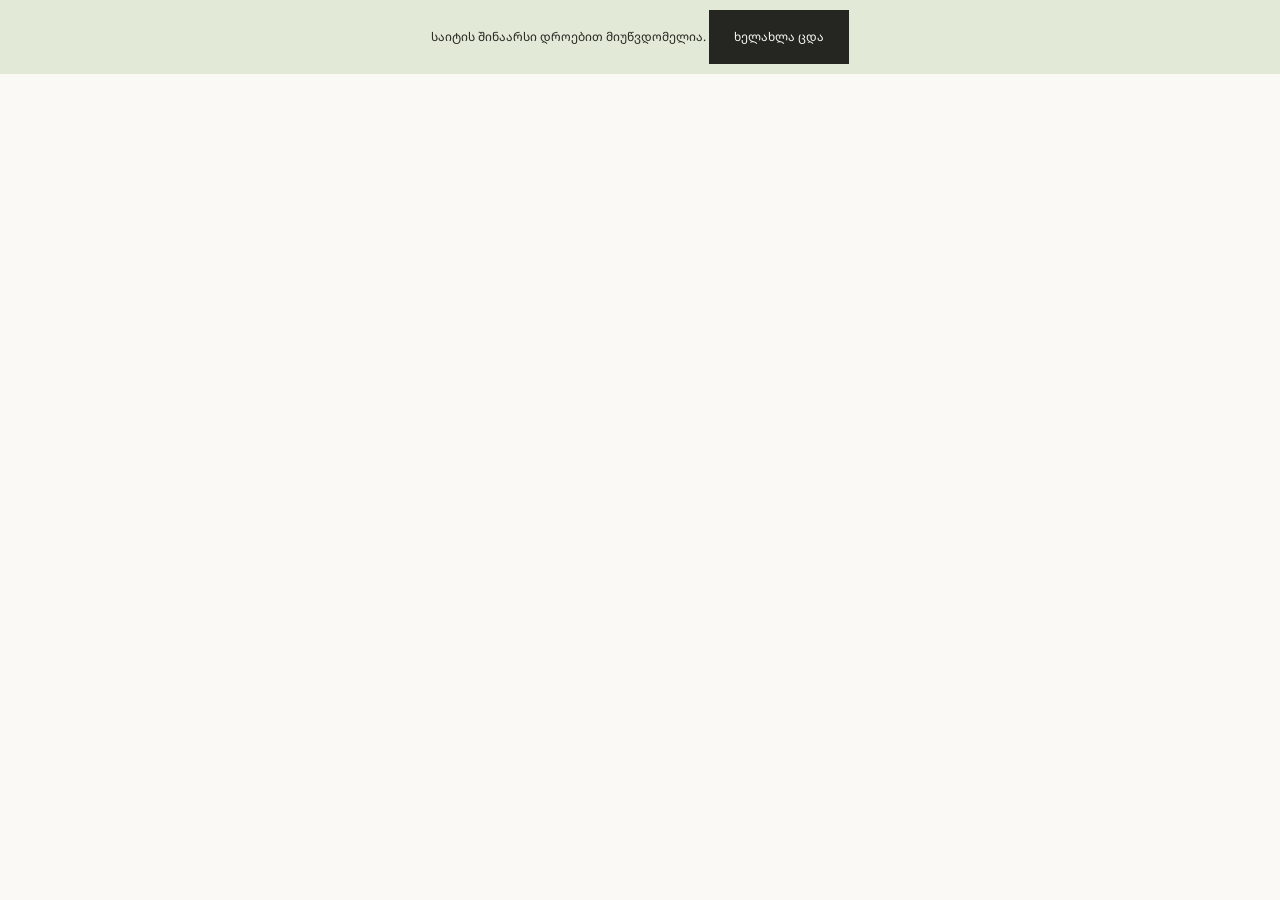
==== commit c83a38ad: "Publish Georgian CMS, contact editor and secure connections" ====
--- a/index.html
+++ b/index.html
@@ -1,18 +1,18 @@
 <!doctype html>
 <html lang="ka">
 <head>
-  <meta charset="UTF-8">
-  <meta name="viewport" content="width=device-width, initial-scale=1">
-  <meta name="theme-color" content="#f4f1ea">
-  <title>ZUKA GULIEVI — ფოტოგრაფი თბილისში</title>
-  <meta name="description" content="ზუკა გულიევი — პორტრეტები, ედიტორიალი და ოჯახური ისტორიები. ფოტოსესიები თბილისში და მთელ საქართველოში.">
+  <meta data-content="c001" charset="UTF-8">
+  <meta data-content="c002" name="viewport" content="width=device-width, initial-scale=1">
+  <meta data-content="c003" name="theme-color" content="#f4f1ea">
+  <title data-content="c004">ZUKA GULIEVI — ფოტოგრაფი თბილისში</title>
+  <meta data-content="c005" name="description" content="ზუკა გულიევი — პორტრეტები, ედიტორიალი და ოჯახური ისტორიები. ფოტოსესიები თბილისში და მთელ საქართველოში.">
   <link rel="canonical" href="https://gulievi.me/">
-  <meta property="og:title" content="ZUKA GULIEVI — ფოტოგრაფი თბილისში">
-  <meta property="og:description" content="ადამიანები, სინათლე და ნამდვილი ემოციები. ფოტოგრაფია ზუკა გულიევისგან.">
-  <meta property="og:type" content="website">
-  <meta property="og:url" content="https://gulievi.me/">
-  <meta property="og:image" content="https://gulievi.me/images/hero-bg.webp">
-  <meta name="twitter:card" content="summary_large_image">
+  <meta data-content="c006" property="og:title" content="ZUKA GULIEVI — ფოტოგრაფი თბილისში">
+  <meta data-content="c007" property="og:description" content="ადამიანები, სინათლე და ნამდვილი ემოციები. ფოტოგრაფია ზუკა გულიევისგან.">
+  <meta data-content="c008" property="og:type" content="website">
+  <meta data-content="c009" property="og:url" content="https://gulievi.me/">
+  <meta data-content="c010" property="og:image" content="https://gulievi.me/images/hero-bg.webp">
+  <meta data-content="c011" name="twitter:card" content="summary_large_image">
   <link rel="icon" href="favicon.svg" type="image/svg+xml">
   <link rel="preconnect" href="https://fonts.googleapis.com">
   <link rel="preconnect" href="https://fonts.gstatic.com" crossorigin>
@@ -21,56 +21,56 @@
   <script type="module" src="js/main.js"></script>
 </head>
 <body>
-  <a class="skip-link" href="#main">მთავარ შინაარსზე გადასვლა</a>
+  <a data-content="c012" class="skip-link" href="#main">მთავარ შინაარსზე გადასვლა</a>
   <header class="site-header wrap">
-    <a class="wordmark" href="#" aria-label="Zuka Gulievi — მთავარი">ZG<span> ZUKA GULIEVI<br><small>PHOTOGRAPHER</small></span></a>
-    <button class="menu-toggle" id="menu-toggle" type="button" aria-expanded="false" aria-controls="navigation">მენიუ <span aria-hidden="true">＋</span></button>
+    <a data-content="c013" class="wordmark" href="#" aria-label="Zuka Gulievi — მთავარი">ZG<span data-content="c014"> ZUKA GULIEVI<br><small data-content="c015">ფოტოგრაფი</small></span></a>
+    <button data-content="c016" class="menu-toggle" id="menu-toggle" type="button" aria-expanded="false" aria-controls="navigation">მენიუ <span data-content="c017" aria-hidden="true">＋</span></button>
     <nav id="navigation" aria-label="მთავარი ნავიგაცია">
-      <a href="#portfolio">ნამუშევრები</a><a href="#about">ჩემ შესახებ</a><a href="#services">სერვისები</a>
-      <a class="nav-contact" href="#contact">დამიკავშირდით <span aria-hidden="true">↗</span></a>
+      <a data-content="c018" href="#portfolio">ნამუშევრები</a><a data-content="c019" href="#about">ჩემ შესახებ</a><a data-content="c020" href="#services">სერვისები</a>
+      <a data-content="c021" class="nav-contact" href="#contact">დამიკავშირდით <span data-content="c022" aria-hidden="true">↗</span></a>
     </nav>
   </header>
   <main id="main">
     <section class="hero wrap" aria-labelledby="hero-title">
-      <div class="hero-top"><span class="eyebrow"><i class="status-dot" aria-hidden="true"></i> თბილისი, საქართველო</span><span class="eyebrow">პორტრეტი · ედიტორიალი · ცხოვრების სტილი</span></div>
+      <div class="hero-top"><span data-content="c023" class="eyebrow"><i class="status-dot" aria-hidden="true"></i> თბილისი, საქართველო</span><span data-content="c024" class="eyebrow">პორტრეტი · ედიტორიალი · ცხოვრების სტილი</span></div>
       <div class="hero-layout">
-        <div class="hero-copy"><p class="eyebrow">ფოტოგრაფი · თბილისი</p><h1 id="hero-title" class="hero-name">ზუკა გულიევი</h1><span class="autograph hero-autograph" lang="en">Zuka Gulievi</span><h2>წამები მიდის.<br><em>ემოცია რჩება.</em></h2><p>მე ზუკა ვარ, ფოტოგრაფი თბილისიდან. ვიღებ პორტრეტებს, ედიტორიალსა და ოჯახურ ისტორიებს — ბუნებრივი სინათლით და ნამდვილი ემოციებით.</p><div class="hero-actions"><a class="button" href="#portfolio">ნამუშევრები <span aria-hidden="true">↘</span></a><a class="text-link" href="#about">ჩემ შესახებ <span aria-hidden="true">↗</span></a></div></div>
-        <figure class="hero-image"><img src="images/hero-bg.webp" srcset="images/optimized/hero-bg-480.webp 480w, images/optimized/hero-bg-960.webp 960w, images/hero-bg.webp 1365w" sizes="(max-width: 700px) 90vw, 45vw" alt="ედიტორიალური პორტრეტი ბუნებრივ, რბილ შუქში" width="1365" height="2048" fetchpriority="high"><figcaption><span>01 / რჩეული კადრი</span><span>ედიტორიალი, თბილისი</span></figcaption></figure>
+        <div class="hero-copy"><p data-content="c025" class="eyebrow">ფოტოგრაფი · თბილისი</p><h1 data-content="c026" id="hero-title" class="autograph hero-autograph" lang="en">Zuka Gulievi</h1><h2 data-content="c027">წამები მიდის.<br><em data-content="c028">ემოცია რჩება.</em></h2><p data-content="c029">მე ზუკა ვარ, ფოტოგრაფი თბილისიდან. ვიღებ პორტრეტებს, ედიტორიალსა და ოჯახურ ისტორიებს — ბუნებრივი სინათლით და ნამდვილი ემოციებით.</p><div class="hero-actions"><a data-content="c030" class="button" href="#portfolio">ნამუშევრები <span data-content="c031" aria-hidden="true">↘</span></a><a data-content="c032" class="text-link" href="#about">ჩემ შესახებ <span data-content="c033" aria-hidden="true">↗</span></a></div></div>
+        <figure class="hero-image"><img data-content="c034" src="images/hero-bg.webp" srcset="images/optimized/hero-bg-480.webp 480w, images/optimized/hero-bg-960.webp 960w, images/hero-bg.webp 1365w" sizes="(max-width: 700px) 90vw, 45vw" alt="ედიტორიალური პორტრეტი ბუნებრივ, რბილ შუქში" width="1365" height="2048" fetchpriority="high"><figcaption data-content="c035"><span data-content="c036">01 / რჩეული კადრი</span><span data-content="c037">ედიტორიალი, თბილისი</span></figcaption></figure>
       </div>
     </section>
     <section id="portfolio" class="portfolio wrap section-space" aria-labelledby="portfolio-title">
-      <div class="section-heading"><div><p class="eyebrow">01 — პორტფოლიო</p><h2 id="portfolio-title">რჩეული <em>ნამუშევრები</em></h2></div><p class="section-intro">სხვადასხვა ისტორია.<br>ერთი გულწრფელი ხედვა.</p></div>
-      <div class="filter-bar"><div id="filters" class="filters" role="group" aria-label="ფოტოების კატეგორია"><button type="button" data-filter="all" aria-pressed="true">ყველა</button><button type="button" data-filter="editorial" aria-pressed="false">ედიტორიალი</button><button type="button" data-filter="portraits" aria-pressed="false">პორტრეტები</button><button type="button" data-filter="family" aria-pressed="false">ოჯახი</button><button type="button" data-filter="weddings" aria-pressed="false">ქორწილები</button></div><span id="photo-count" class="eyebrow" aria-live="polite"></span></div>
-      <p id="gallery-status" role="status">ფოტოები იტვირთება…</p><button id="gallery-retry" class="button secondary" type="button" hidden>ხელახლა ცდა</button>
+      <div class="section-heading"><div><p data-content="c038" class="eyebrow">01 — პორტფოლიო</p><h2 data-content="c039" id="portfolio-title">რჩეული <em data-content="c040">ნამუშევრები</em></h2></div><p data-content="c041" class="section-intro">სხვადასხვა ისტორია.<br>ერთი გულწრფელი ხედვა.</p></div>
+      <div class="filter-bar"><div id="filters" class="filters" role="group" aria-label="ფოტოების კატეგორია"><button data-content="c042" type="button" data-filter="all" aria-pressed="true">ყველა</button><button data-content="c043" type="button" data-filter="editorial" aria-pressed="false">ედიტორიალი</button><button data-content="c044" type="button" data-filter="portraits" aria-pressed="false">პორტრეტები</button><button data-content="c045" type="button" data-filter="family" aria-pressed="false">ოჯახი</button><button data-content="c046" type="button" data-filter="weddings" aria-pressed="false">ქორწილები</button></div><span data-content="c047" id="photo-count" class="eyebrow" aria-live="polite"></span></div>
+      <p data-content="c048" id="gallery-status" role="status">ფოტოები იტვირთება…</p><button data-content="c049" id="gallery-retry" class="button secondary" type="button" hidden>ხელახლა ცდა</button>
       <div id="gallery" class="gallery"></div>
-      <noscript><p>გალერეისთვის ჩართეთ JavaScript. ფოტოების სანახავად ეწვიეთ <a href="https://instagram.com/photographer_zuka_gulievi">ინსტაგრამს</a>.</p></noscript>
-      <div class="portfolio-end"><span class="eyebrow" lang="en">EVERY FRAME, A LITTLE STORY.</span><a class="text-link" href="https://instagram.com/photographer_zuka_gulievi" target="_blank" rel="noopener noreferrer">მეტი ინსტაგრამზე <span aria-hidden="true">↗</span></a></div>
+      <noscript><p data-content="c050">გალერეისთვის ჩართეთ JavaScript. ფოტოების სანახავად ეწვიეთ <a data-content="c051" data-instagram href="https://instagram.com/photographer_zuka_gulievi">ინსტაგრამს</a>.</p></noscript>
+      <div class="portfolio-end"><span data-content="c052" class="eyebrow" lang="ka">ყოველი კადრი პატარა ისტორიაა.</span><a data-content="c053" data-instagram class="text-link" href="https://instagram.com/photographer_zuka_gulievi" target="_blank" rel="noopener noreferrer">მეტი ინსტაგრამზე <span data-content="c054" aria-hidden="true">↗</span></a></div>
     </section>
     <section id="about" class="about section-space" aria-labelledby="about-title">
       <div class="wrap about-layout">
-        <figure><img src="images/about.webp" alt="ზუკა გულიევი, ფოტოგრაფი" loading="lazy"><figcaption class="eyebrow">კადრის მიღმა — ზუკა გულიევი</figcaption></figure>
+        <figure><img data-content="c055" src="images/about.webp" alt="ზუკა გულიევი, ფოტოგრაფი" loading="lazy"><figcaption data-content="c056" class="eyebrow">კადრის მიღმა — ზუკა გულიევი</figcaption></figure>
         <div class="about-copy">
-          <p class="eyebrow">02 — ჩემ შესახებ</p><h2 id="about-title">მე ვარ <em>ზუკა გულიევი.</em></h2>
-          <p>ფოტოგრაფი თბილისიდან. ჩემთვის ფოტოგრაფია მხოლოდ ლამაზი კადრი არ არის — ეს არის ადამიანის, მისი ხასიათისა და ემოციის დანახვა.</p>
-          <p>ვიღებ პორტრეტებს, ედიტორიალსა და ოჯახურ ისტორიებს. მიყვარს ბუნებრივი სინათლე და ის პატარა მომენტები, რომლებიც ყველაზე მეტს გვიყვება.</p>
-          <p>გადაღებაზე არ გჭირდებათ იყოთ მოდელი. ერთად ვიპოვით თქვენს რიტმს, სინათლეს და იმ მომენტს, რომელიც ნამდვილად თქვენია.</p>
-          <dl class="about-facts"><div><dt>ლოკაცია</dt><dd>თბილისი, საქართველო</dd></div><div><dt>გადაღებები</dt><dd>პორტრეტი · ედიტორიალი · ოჯახი</dd></div></dl>
-          <a class="text-link" href="#contact">დავგეგმოთ თქვენი ფოტოსესია <span aria-hidden="true">↗</span></a>
-          <span class="autograph signature" lang="en">Zuka Gulievi</span>
+          <p data-content="c057" class="eyebrow">02 — ჩემ შესახებ</p><h2 data-content="c058" id="about-title">მე ვარ <em data-content="c059">ზუკა გულიევი.</em></h2>
+          <p data-content="c060">ფოტოგრაფი თბილისიდან. ჩემთვის ფოტოგრაფია მხოლოდ ლამაზი კადრი არ არის — ეს არის ადამიანის, მისი ხასიათისა და ემოციის დანახვა.</p>
+          <p data-content="c061">ვიღებ პორტრეტებს, ედიტორიალსა და ოჯახურ ისტორიებს. მიყვარს ბუნებრივი სინათლე და ის პატარა მომენტები, რომლებიც ყველაზე მეტს გვიყვება.</p>
+          <p data-content="c062">გადაღებაზე არ გჭირდებათ იყოთ მოდელი. ერთად ვიპოვით თქვენს რიტმს, სინათლეს და იმ მომენტს, რომელიც ნამდვილად თქვენია.</p>
+          <dl class="about-facts"><div><dt data-content="c063">ლოკაცია</dt><dd data-content="c064">თბილისი, საქართველო</dd></div><div><dt data-content="c065">გადაღებები</dt><dd data-content="c066">პორტრეტი · ედიტორიალი · ოჯახი</dd></div></dl>
+          <a data-content="c067" class="text-link" href="#contact">დავგეგმოთ თქვენი ფოტოსესია <span data-content="c068" aria-hidden="true">↗</span></a>
+          <span data-content="c069" class="autograph signature" lang="en">Zuka Gulievi</span>
         </div>
       </div>
     </section>
-    <section id="services" class="wrap section-space" aria-labelledby="services-title"><div class="section-heading"><div><p class="eyebrow">03 — ერთად შევქმნათ</p><h2 id="services-title">თქვენი <em>ისტორია</em></h2></div><p class="section-intro">იდეიდან ბოლო კადრამდე —<br>ყურადღებით, თქვენზე მორგებული.</p></div>
-      <a class="service-row" href="#contact"><span class="eyebrow">01</span><h3>პორტრეტები</h3><p>თქვენი ხასიათი. თქვენი ბუნებრივი სილამაზე.</p><span class="service-price">₾220-დან <b aria-hidden="true">↗</b></span></a>
-      <a class="service-row" href="#contact"><span class="eyebrow">02</span><h3>ედიტორიალი &amp; მოდა</h3><p>იდეა, სტილი და გამორჩეული ვიზუალური ენა.</p><span class="service-price">₾450-დან <b aria-hidden="true">↗</b></span></a>
-      <a class="service-row" href="#contact"><span class="eyebrow">03</span><h3>ოჯახური ისტორიები</h3><p>ჩახუტება, სიცილი და თქვენი ერთად ყოფნა.</p><span class="service-price">მომწერეთ <b aria-hidden="true">↗</b></span></a>
-      <a class="service-row" href="#contact"><span class="eyebrow">04</span><h3>ქორწილები &amp; წყვილები</h3><p>დიდი დღე და პატარა, ნამდვილი მომენტები.</p><span class="service-price">მომწერეთ <b aria-hidden="true">↗</b></span></a>
+    <section id="services" class="wrap section-space" aria-labelledby="services-title"><div class="section-heading"><div><p data-content="c070" class="eyebrow">03 — ერთად შევქმნათ</p><h2 data-content="c071" id="services-title">თქვენი <em data-content="c072">ისტორია</em></h2></div><p data-content="c073" class="section-intro">იდეიდან ბოლო კადრამდე —<br>ყურადღებით, თქვენზე მორგებული.</p></div>
+      <a data-content="c074" class="service-row" href="#contact"><span data-content="c075" class="eyebrow">01</span><h3 data-content="c076">პორტრეტები</h3><p data-content="c077">თქვენი ხასიათი. თქვენი ბუნებრივი სილამაზე.</p><span data-content="c078" class="service-price">₾220-დან <b aria-hidden="true">↗</b></span></a>
+      <a data-content="c079" class="service-row" href="#contact"><span data-content="c080" class="eyebrow">02</span><h3 data-content="c081">ედიტორიალი &amp; მოდა</h3><p data-content="c082">იდეა, სტილი და გამორჩეული ვიზუალური ენა.</p><span data-content="c083" class="service-price">₾450-დან <b aria-hidden="true">↗</b></span></a>
+      <a data-content="c084" class="service-row" href="#contact"><span data-content="c085" class="eyebrow">03</span><h3 data-content="c086">ოჯახური ისტორიები</h3><p data-content="c087">ჩახუტება, სიცილი და თქვენი ერთად ყოფნა.</p><span data-content="c088" class="service-price">მომწერეთ <b aria-hidden="true">↗</b></span></a>
+      <a data-content="c089" class="service-row" href="#contact"><span data-content="c090" class="eyebrow">04</span><h3 data-content="c091">ქორწილები &amp; წყვილები</h3><p data-content="c092">დიდი დღე და პატარა, ნამდვილი მომენტები.</p><span data-content="c093" class="service-price">მომწერეთ <b aria-hidden="true">↗</b></span></a>
     </section>
-    <section id="contact" class="contact section-space" aria-labelledby="contact-title"><div class="wrap contact-layout"><div><p class="eyebrow">04 — შემდეგი ისტორია თქვენია</p><h2 id="contact-title">შევქმნათ<br>რაღაც <em>ნამდვილი.</em></h2><p>მომიყევით თქვენს იდეაზე.<br>დანარჩენს ერთად დავგეგმავთ.</p><a class="text-link" href="https://instagram.com/photographer_zuka_gulievi" target="_blank" rel="noopener noreferrer">ინსტაგრამზე მომწერეთ <span aria-hidden="true">↗</span></a><p class="eyebrow contact-location">თბილისი · გადაღებები მთელ საქართველოში</p></div>
-      <form id="contact-form"><div class="form-heading"><span class="eyebrow">მოთხოვნა ფოტოსესიაზე</span><span aria-hidden="true">↗</span></div><label>თქვენი სახელი<input name="name" autocomplete="name" required maxlength="100"></label><label>ელფოსტა ან ტელეფონი<input name="contact" autocomplete="email" required maxlength="160"></label><div class="form-pair"><label>გადაღების ტიპი<select name="category"><option value="portraits">პორტრეტი</option><option value="editorial">ედიტორიალი</option><option value="family">ოჯახი</option><option value="weddings">ქორწილი</option></select></label><label>სასურველი თარიღი<input name="date" type="date"></label></div><label>თქვენი იდეა<textarea name="message" rows="3" maxlength="2000"></textarea></label><div class="honeypot" aria-hidden="true"><label>Website<input name="website" tabindex="-1" autocomplete="off"></label></div><p class="form-note">გაგზავნით ეთანხმებით თქვენი მონაცემების გამოყენებას მხოლოდ ამ მოთხოვნაზე პასუხის გასაცემად.</p><button class="button" id="contact-submit" type="submit" disabled>მოთხოვნის გაგზავნა <span aria-hidden="true">↗</span></button><p id="contact-status" class="form-note" role="status">ფორმის დაკავშირებამდე მომწერეთ ინსტაგრამზე.</p></form>
+    <section id="contact" class="contact section-space" aria-labelledby="contact-title"><div class="wrap contact-layout"><div><p data-content="c094" class="eyebrow">04 — შემდეგი ისტორია თქვენია</p><h2 data-content="c095" id="contact-title">შევქმნათ<br>რაღაც <em data-content="c096">ნამდვილი.</em></h2><p data-content="c097">მომიყევით თქვენს იდეაზე.<br>დანარჩენს ერთად დავგეგმავთ.</p><a data-content="c098" data-instagram class="text-link" href="https://instagram.com/photographer_zuka_gulievi" target="_blank" rel="noopener noreferrer">ინსტაგრამზე მომწერეთ <span data-content="c099" aria-hidden="true">↗</span></a><p data-content="c100" class="eyebrow contact-location">თბილისი · გადაღებები მთელ საქართველოში</p></div>
+      <form id="contact-form"><div class="form-heading"><span data-content="c101" class="eyebrow">მოთხოვნა ფოტოსესიაზე</span><span data-content="c102" aria-hidden="true">↗</span></div><label data-content="c103">თქვენი სახელი<input name="name" autocomplete="name" required maxlength="100"></label><label data-content="c104">ელფოსტა ან ტელეფონი<input name="contact" autocomplete="email" required maxlength="160"></label><div class="form-pair"><label data-content="c105">გადაღების ტიპი<select name="category"><option value="portraits">პორტრეტი</option><option value="editorial">ედიტორიალი</option><option value="family">ოჯახი</option><option value="weddings">ქორწილი</option></select></label><label data-content="c106">სასურველი თარიღი<input name="date" type="text" data-contact-date placeholder="დღე.თვე.წელი" maxlength="10" aria-describedby="date-hint" autocomplete="off"><small data-content="c107" id="date-hint">მაგალითად: 25.12.2026 (არასავალდებულო)</small></label></div><label data-content="c108">თქვენი იდეა<textarea name="message" rows="3" maxlength="2000"></textarea></label><div class="honeypot" aria-hidden="true"><label data-content="c109">ვებსაიტი<input name="website" tabindex="-1" autocomplete="off"></label></div><p data-content="c110" class="form-note">გაგზავნით ეთანხმებით თქვენი მონაცემების გამოყენებას მხოლოდ ამ მოთხოვნაზე პასუხის გასაცემად.</p><button data-content="c111" class="button" id="contact-submit" type="submit" disabled>მოთხოვნის გაგზავნა <span data-content="c112" aria-hidden="true">↗</span></button><p data-content="c113" id="contact-status" class="form-note" role="status">ფორმის დაკავშირებამდე მომწერეთ ინსტაგრამზე.</p></form>
     </div></section>
   </main>
-  <footer class="wrap site-footer"><a class="footer-name" href="#" lang="en">ZUKA GULIEVI</a><div><span>© <span id="year">2026</span> · ყველა უფლება დაცულია</span><a href="admin/">ადმინისტრირება</a><a href="#">ზემოთ ↑</a></div></footer>
-  <dialog id="lightbox" class="lightbox" aria-label="ფოტოს ნახვა"><button id="lightbox-close" class="lightbox-close" type="button" aria-label="დახურვა">დახურვა ×</button><button id="lightbox-prev" class="lightbox-prev" type="button" aria-label="წინა ფოტო">←</button><figure><img id="lightbox-image" alt=""><figcaption id="lightbox-caption" aria-live="polite"></figcaption></figure><button id="lightbox-next" class="lightbox-next" type="button" aria-label="შემდეგი ფოტო">→</button></dialog>
+  <footer class="wrap site-footer"><nav id="footer-contacts" class="footer-contacts" aria-label="საკონტაქტო ინფორმაცია"><a id="footer-phone" hidden><span>ტელეფონი</span><strong data-number></strong></a><a data-instagram href="https://instagram.com/photographer_zuka_gulievi" target="_blank" rel="noopener noreferrer"><span>ინსტაგრამი ↗</span><strong data-account>@photographer_zuka_gulievi</strong></a></nav><a data-content="c114" class="footer-name" href="#" lang="en">ZUKA GULIEVI</a><div><span data-content="c115">© <span data-content="c116" id="year">2026</span> · ყველა უფლება დაცულია</span><a data-content="c117" href="admin/">ადმინისტრირება</a><a data-content="c118" href="#">ზემოთ ↑</a></div></footer>
+  <dialog id="lightbox" class="lightbox" aria-label="ფოტოს ნახვა"><button data-content="c119" id="lightbox-close" class="lightbox-close" type="button" aria-label="დახურვა">დახურვა ×</button><button data-content="c120" id="lightbox-prev" class="lightbox-prev" type="button" aria-label="წინა ფოტო">←</button><figure><img data-content="c121" id="lightbox-image" alt=""><figcaption data-content="c122" id="lightbox-caption" aria-live="polite"></figcaption></figure><button data-content="c123" id="lightbox-next" class="lightbox-next" type="button" aria-label="შემდეგი ფოტო">→</button></dialog>
 </body>
-</html>+</html>
--- a/css/site.css
+++ b/css/site.css
@@ -1,4 +1,5 @@
 @charset "UTF-8";
+.preview-note { padding: 10px 22px; text-align: center; background: #e3e9d7; color: #252621; font-size: 12px; }
 @font-face { font-family: "Allura"; src: url("../fonts/allura.ttf") format("truetype"); font-style: normal; font-weight: 400; font-display: swap; }
 :root {
   --paper: #faf9f6; --ink: #252621; --muted: #65665d; --line: #deddd5; --olive: #575e44;
@@ -128,6 +129,10 @@
 .form-note { font-size: 10px !important; margin-top: 12px; }
 .honeypot { position: absolute; left: -10000px; width: 1px; height: 1px; overflow: hidden; }
 .site-footer { padding-block: 45px 28px; }
+.footer-contacts { display: flex; flex-wrap: wrap; gap: 24px 64px; padding-bottom: 36px; }
+.footer-contacts a { display: grid; gap: 8px; min-width: 0; max-width: 100%; }
+.footer-contacts span { font-size: 10px; color: var(--muted); }
+.footer-contacts strong { font-size: clamp(16px, 2vw, 23px); font-weight: 400; overflow-wrap: anywhere; }
 .footer-name { font-family: var(--serif); font-size: clamp(38px, 8vw, 116px); letter-spacing: -.05em; line-height: 1.1; }
 .site-footer > div { border-top: 1px solid var(--line); margin-top: 30px; padding-top: 22px; display: flex; gap: 30px; font-size: 9px; color: var(--muted); }
 .site-footer > div > span:first-child { margin-right: auto; }
@@ -183,4 +188,4 @@
 }
 @media (prefers-reduced-motion: reduce) {
   html { scroll-behavior: auto; } *, *::before, *::after { animation: none !important; transition: none !important; }
-}+}
